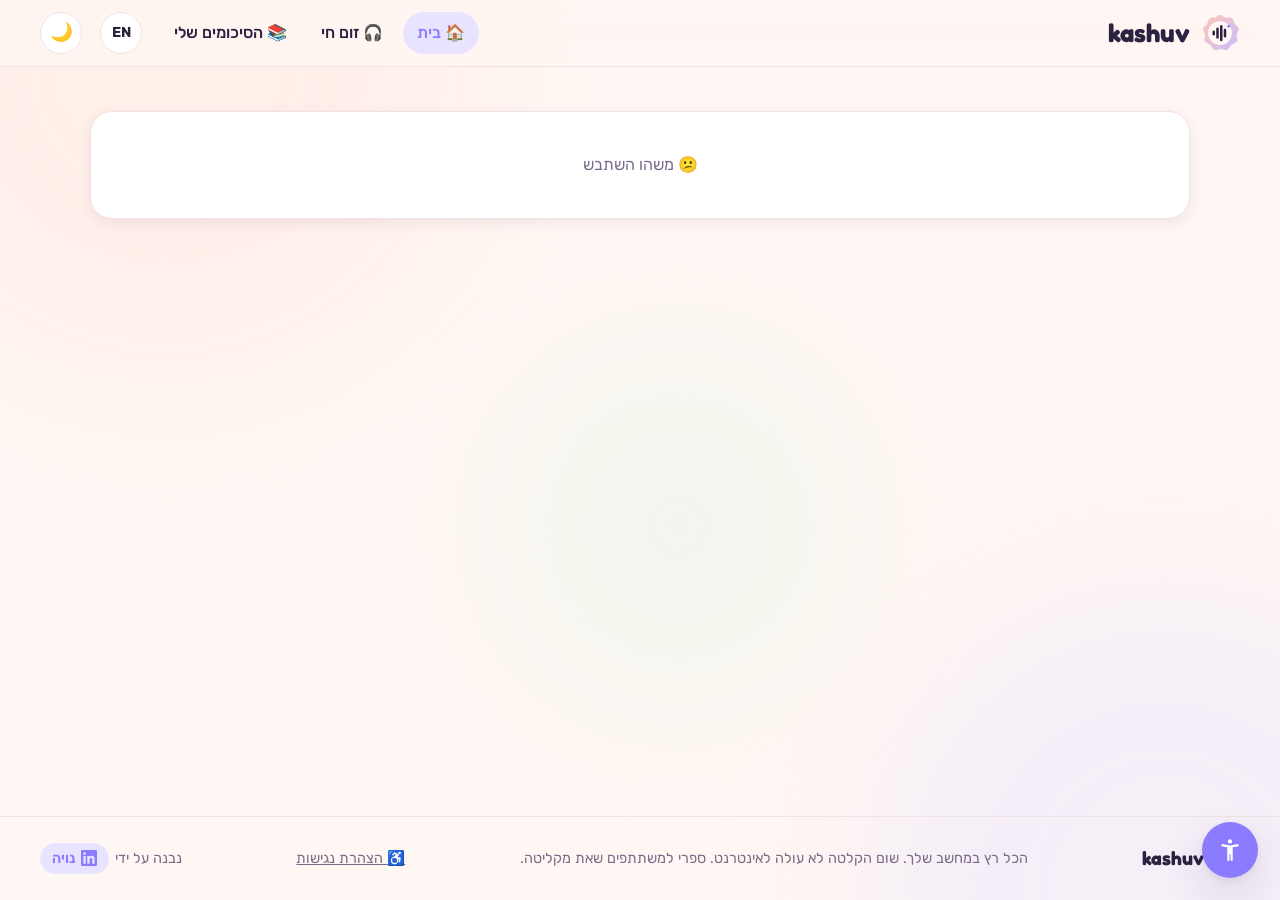
==== index.html @ 78b1c5ae "Add GitHub Pages demo, accessibility statement and draggable a11y button fix" ====
<!doctype html>
<html lang="he" dir="rtl">
<head>
  <meta charset="utf-8">
  <meta name="viewport" content="width=device-width, initial-scale=1">
  <title>Kashuv</title>
  <meta name="description" content="תמלול זומים, עזרה להתרכז וסיכומים מטורפים. חינם ובמחשב שלך.">
  <link rel="icon" href="static/logo.svg" type="image/svg+xml">
  <link rel="preconnect" href="https://fonts.googleapis.com">
  <link rel="preconnect" href="https://fonts.gstatic.com" crossorigin>
  <link href="https://fonts.googleapis.com/css2?family=Fredoka:wght@500;600;700&family=Rubik:wght@400;500;600;700&display=swap" rel="stylesheet">
  <script>
    // apply saved theme and accessibility settings before the first paint
    try {
      const p = JSON.parse(localStorage.getItem('kashuv-prefs') || '{}');
      if (p.theme) document.documentElement.dataset.theme = p.theme;
      for (const k of ['contrast', 'still', 'links', 'plain']) if (p[k]) document.documentElement.classList.add('a11y-' + k);
      if (p.size) document.documentElement.style.setProperty('--scale', p.size);
      if (localStorage.getItem('kashuv-lang') === 'en') { document.documentElement.lang = 'en'; document.documentElement.dir = 'ltr'; }
    } catch (e) {}
  </script>
  <link rel="stylesheet" href="static/style.css">
</head>
<body>
  <a href="#main" class="skip" data-en="Skip to content">דילוג לתוכן</a>
  <div class="blobs" aria-hidden="true"><i></i><i></i><i></i></div>

  <header class="site-head">
    <a href="#/" class="brand" aria-label="Kashuv, דף הבית" data-en-label="Kashuv, home page">
      <img src="static/logo.svg" alt="" width="40" height="40">
      <span>kashuv</span>
    </a>
    <nav aria-label="ניווט ראשי" data-en-label="Main navigation">
      <a href="#/" data-nav="home"><span aria-hidden="true">🏠</span> <span data-en="Home">בית</span></a>
      <a href="#/live" data-nav="live"><span aria-hidden="true">🎧</span> <span data-en="Live Zoom">זום חי</span></a>
      <a href="#/library" data-nav="library"><span aria-hidden="true">📚</span> <span data-en="My summaries">הסיכומים שלי</span></a>
    </nav>
    <button class="icon-btn" id="lang-btn" type="button" aria-label="עברית / English" style="font-weight:700;font-size:.9rem">EN</button>
    <button class="icon-btn" id="theme" type="button" aria-label="החלפת מצב כהה ובהיר" data-en-label="Toggle dark mode">🌙</button>
  </header>

  <main id="main" tabindex="-1"></main>

  <footer class="site-foot">
    <div class="foot-brand"><img src="static/logo.svg" alt="" width="28" height="28"> kashuv</div>
    <p class="foot-note" data-en="Everything runs on your computer. No recording is uploaded. Tell participants you are recording.">הכל רץ במחשב שלך. שום הקלטה לא עולה לאינטרנט. ספרי למשתתפים שאת מקליטה.</p>
    <a class="foot-link" href="#/accessibility" data-en="♿ Accessibility statement">♿ הצהרת נגישות</a>
    <p class="foot-credit">
      <span data-en="Built by">נבנה על ידי</span>
      <a class="foot-name" href="https://www.linkedin.com/in/noya-adivi" target="_blank" rel="noopener noreferrer" aria-label="נויה בלינקדאין" data-en-label="Noya on LinkedIn">
        <svg viewBox="0 0 24 24" width="16" height="16" aria-hidden="true"><path fill="currentColor" d="M20.45 20.45h-3.56v-5.57c0-1.33-.02-3.04-1.85-3.04-1.85 0-2.14 1.45-2.14 2.94v5.67H9.34V9h3.42v1.56h.05c.48-.9 1.64-1.85 3.37-1.85 3.6 0 4.27 2.37 4.27 5.46v6.28ZM5.34 7.43a2.06 2.06 0 1 1 0-4.13 2.06 2.06 0 0 1 0 4.13ZM7.12 20.45H3.56V9h3.56v11.45ZM22.22 0H1.77C.79 0 0 .77 0 1.73v20.54C0 23.23.79 24 1.77 24h20.45c.98 0 1.78-.77 1.78-1.73V1.73C24 .77 23.2 0 22.22 0Z"/></svg>
        <span data-en="Noya">נויה</span>
      </a>
    </p>
  </footer>

  <div id="toasts" class="toasts" role="status" aria-live="polite"></div>

  <button id="a11y-btn" class="a11y-btn" type="button" aria-label="תפריט נגישות (אפשר לגרור)" data-en-label="Accessibility menu (draggable)" aria-expanded="false" aria-controls="a11y-panel">
    <svg viewBox="0 0 24 24" width="26" height="26" aria-hidden="true"><path fill="currentColor" d="M12 2a2 2 0 1 1 0 4 2 2 0 0 1 0-4Zm8 6.5-5.5 1V22h-2v-6h-1v6h-2V9.5L4 8.5l.4-2 7.6 1.4 7.6-1.4.4 2Z"/></svg>
  </button>
  <div id="a11y-panel" class="a11y-panel" role="dialog" aria-label="הגדרות נגישות" data-en-label="Accessibility settings" hidden>
    <h2 data-en="Accessibility">נגישות</h2>
    <div class="a11y-size">
      <span data-en="Text size">גודל טקסט</span>
      <button type="button" data-a11y="smaller" aria-label="הקטנת טקסט" data-en-label="Smaller text" data-en="A-">א-</button>
      <button type="button" data-a11y="bigger" aria-label="הגדלת טקסט" data-en-label="Bigger text" data-en="A+">א+</button>
    </div>
    <button type="button" data-a11y="contrast" data-en="◐ High contrast">◐ ניגודיות גבוהה</button>
    <button type="button" data-a11y="still" data-en="⏸ Stop animations">⏸ עצירת אנימציות</button>
    <button type="button" data-a11y="links" data-en="🔗 Highlight links">🔗 הדגשת קישורים</button>
    <button type="button" data-a11y="plain" data-en="🔤 Simple font">🔤 גופן פשוט</button>
    <button type="button" data-a11y="reset" class="ghost" data-en="Reset">איפוס</button>
    <a href="#/accessibility" class="a11y-link" data-en="Accessibility statement">הצהרת נגישות</a>
    <p class="a11y-hint" data-en="Tip: drag the button or move it with the arrow keys">טיפ: אפשר לגרור את הכפתור או להזיז אותו עם החצים</p>
  </div>

  <!-- GitHub Pages demo: sample data, no server. The real app is served by app.py from templates/index.html -->
  <script>window.KASHUV_DEMO = true;</script>
  <script src="static/demo-data.js"></script>
  <script src="static/a11y.js"></script>
  <script src="static/app.js"></script>
</body>
</html>
---- static/style.css ----
/* Kashuv design: soft peach and lilac pastels, plum ink, rounded Fredoka headings and Rubik text (like Okeat). */
:root {
  --bg: #FFF7F3; --surface: #FFFFFF; --surface-2: #FCF1EE; --ink: #2B2140; --muted: #7A6B88; --line: #F1E2E6;
  --peach: #FFB4A2; --peach-soft: #FFE6DE; --peach-deep: #E36E57;
  --lilac: #8B7BFF; --lilac-soft: #E8E4FF; --mint: #2A9A66; --mint-soft: #D4F4E3; --butter: #B97B05; --butter-soft: #FFEEBD;
  --sky: #2F86C9; --sky-soft: #DCEFFF; --warn: #D2443E; --warn-soft: #FFE3E0;
  --shadow: 0 18px 44px rgba(76, 46, 90, .14), 0 3px 10px rgba(76, 46, 90, .07);
  --shadow-sm: 0 4px 14px rgba(76, 46, 90, .09);
  --font-display: "Fredoka", "Varela Round", "Arial Rounded MT Bold", sans-serif;
  --font-ui: "Rubik", "Assistant", "Segoe UI", Arial, sans-serif;
  --scale: 1; --r: 22px;
  color-scheme: light;
}
@media (prefers-color-scheme: dark) {
  :root:not([data-theme="light"]) {
    --bg: #1D1729; --surface: #271F36; --surface-2: #30273F; --ink: #F4ECFA; --muted: #B6A8C8; --line: #3B3150;
    --peach: #FF9C86; --peach-soft: #43303A; --peach-deep: #FF9C86; --lilac: #ABA2FF; --lilac-soft: #2F2A57;
    --mint: #71D8A5; --mint-soft: #1E3C30; --butter: #F2C258; --butter-soft: #45381A; --sky: #8CC8FF; --sky-soft: #1F3347;
    --warn: #FF8A80; --warn-soft: #452325;
    --shadow: 0 18px 44px rgba(0, 0, 0, .5), 0 3px 10px rgba(0, 0, 0, .3); --shadow-sm: 0 4px 14px rgba(0, 0, 0, .35);
    color-scheme: dark;
  }
}
:root[data-theme="dark"] {
  --bg: #1D1729; --surface: #271F36; --surface-2: #30273F; --ink: #F4ECFA; --muted: #B6A8C8; --line: #3B3150;
  --peach: #FF9C86; --peach-soft: #43303A; --peach-deep: #FF9C86; --lilac: #ABA2FF; --lilac-soft: #2F2A57;
  --mint: #71D8A5; --mint-soft: #1E3C30; --butter: #F2C258; --butter-soft: #45381A; --sky: #8CC8FF; --sky-soft: #1F3347;
  --warn: #FF8A80; --warn-soft: #452325;
  --shadow: 0 18px 44px rgba(0, 0, 0, .5), 0 3px 10px rgba(0, 0, 0, .3); --shadow-sm: 0 4px 14px rgba(0, 0, 0, .35);
  color-scheme: dark;
}

*, *::before, *::after { box-sizing: border-box; }
[hidden] { display: none !important; }
html { font-size: calc(100% * var(--scale)); scroll-behavior: smooth; }
body { margin: 0; min-height: 100vh; display: flex; flex-direction: column; background: var(--bg); color: var(--ink); font-family: var(--font-ui); line-height: 1.6; }
button, input, select, textarea { font: inherit; color: inherit; }
button { cursor: pointer; }
a { color: var(--lilac); }
:focus-visible { outline: 3px solid var(--lilac); outline-offset: 2px; border-radius: 10px; }
h1, h2, h3 { font-family: var(--font-display); line-height: 1.2; margin: 0; }
.skip { position: absolute; inset-inline-start: 12px; top: -60px; background: var(--ink); color: var(--bg); padding: 10px 16px; border-radius: 12px; z-index: 99; }
.skip:focus { top: 12px; }
.vh { position: absolute; width: 1px; height: 1px; overflow: hidden; clip: rect(0 0 0 0); }

/* floating pastel blobs */
.blobs { position: fixed; inset: 0; z-index: -1; overflow: hidden; pointer-events: none; }
.blobs i { position: absolute; width: 46vmax; height: 46vmax; border-radius: 50%; filter: blur(70px); opacity: .45; animation: float 22s ease-in-out infinite alternate; }
.blobs i:nth-child(1) { background: var(--peach-soft); top: -18vmax; inset-inline-end: -10vmax; }
.blobs i:nth-child(2) { background: var(--lilac-soft); bottom: -22vmax; inset-inline-start: -14vmax; animation-delay: -7s; }
.blobs i:nth-child(3) { background: var(--mint-soft); top: 40%; left: 40%; width: 26vmax; height: 26vmax; animation-delay: -12s; opacity: .3; }
@keyframes float { to { transform: translate(6vmax, 4vmax) scale(1.12); } }

/* header and footer */
.site-head { position: sticky; top: 0; z-index: 20; display: flex; align-items: center; gap: 18px; padding: 12px clamp(14px, 4vw, 40px); background: color-mix(in srgb, var(--bg) 78%, transparent); backdrop-filter: blur(14px); border-bottom: 1px solid var(--line); }
.brand { display: flex; align-items: center; gap: 10px; text-decoration: none; color: var(--ink); font-family: var(--font-display); font-weight: 700; font-size: 1.6rem; }
.brand img { transition: transform .5s cubic-bezier(.3, 1.6, .5, 1); }
.brand:hover img { transform: rotate(-14deg) scale(1.08); }
.site-head nav { display: flex; gap: 6px; margin-inline-start: auto; flex-wrap: wrap; }
.site-head nav a { text-decoration: none; color: var(--ink); padding: 8px 14px; border-radius: 999px; font-weight: 500; transition: background .2s; }
.site-head nav a:hover { background: var(--surface-2); }
.site-head nav a[aria-current="page"] { background: var(--lilac-soft); color: var(--lilac); }
.icon-btn { width: 42px; height: 42px; border-radius: 50%; border: 1px solid var(--line); background: var(--surface); font-size: 1.15rem; display: grid; place-items: center; transition: transform .3s; }
.icon-btn:hover { transform: rotate(20deg); }
main { flex: 1; width: min(1180px, 100%); margin: 0 auto; padding: clamp(18px, 4vw, 44px) clamp(14px, 4vw, 40px) 60px; outline: none; }
.site-foot { padding: 26px clamp(14px, 4vw, 40px); border-top: 1px solid var(--line); display: flex; flex-wrap: wrap; gap: 10px 24px; align-items: center; justify-content: space-between; color: var(--muted); font-size: .9rem; }
.foot-brand { display: flex; align-items: center; gap: 8px; font-family: var(--font-display); font-weight: 700; font-size: 1.2rem; color: var(--ink); }
.foot-note { margin: 0; }
.foot-credit { margin: 0; display: flex; align-items: center; gap: 6px; }
.foot-name { display: inline-flex; align-items: center; gap: 6px; padding: 4px 12px; border-radius: 999px; background: var(--lilac-soft); text-decoration: none; font-weight: 600; transition: transform .2s; }
.foot-name:hover { transform: translateY(-2px); }

/* building blocks */
.card { background: var(--surface); border: 1px solid var(--line); border-radius: var(--r); box-shadow: var(--shadow-sm); padding: clamp(18px, 3vw, 28px); }
.btn { display: inline-flex; align-items: center; justify-content: center; gap: 8px; border: 0; border-radius: 999px; padding: 12px 22px; font-weight: 600; background: var(--ink); color: var(--bg); text-decoration: none; transition: transform .2s, box-shadow .2s, background .2s; }
.btn:hover { transform: translateY(-2px); box-shadow: var(--shadow-sm); }
.btn:active { transform: scale(.97); }
.btn.soft { background: var(--surface-2); color: var(--ink); border: 1px solid var(--line); }
.btn.lilac { background: var(--lilac); color: #fff; }
.btn.peach { background: var(--peach); color: #2B2140; }
.btn.danger { background: var(--warn-soft); color: var(--warn); }
.btn.small { padding: 8px 14px; font-size: .9rem; }
.btn:disabled { opacity: .55; pointer-events: none; }
.chip { display: inline-flex; align-items: center; gap: 6px; padding: 5px 12px; border-radius: 999px; background: var(--c-soft, var(--lilac-soft)); color: var(--c, var(--lilac)); font-weight: 500; font-size: .875rem; }
.chips { display: flex; flex-wrap: wrap; gap: 8px; }
.field { display: grid; gap: 6px; font-weight: 500; }
.field input, .field select, .field textarea { border: 1px solid var(--line); background: var(--surface-2); border-radius: 14px; padding: 12px 14px; font-weight: 400; }
.check { display: flex; align-items: center; gap: 10px; }
.check input { width: 20px; height: 20px; accent-color: var(--lilac); }
.muted { color: var(--muted); }
.grid { display: grid; gap: 18px; }
.pop { animation: pop .55s cubic-bezier(.2, 1.3, .4, 1) both; animation-delay: calc(var(--i, 0) * 70ms); }
@keyframes pop { from { opacity: 0; transform: translateY(16px) scale(.97); } }

/* home */
.hero { text-align: center; padding: 30px 0 34px; }
.hero h1 { font-size: clamp(2.2rem, 6vw, 4rem); font-weight: 700; letter-spacing: -.01em; }
.hero h1 em { font-style: normal; background: linear-gradient(90deg, var(--peach-deep), var(--lilac)); -webkit-background-clip: text; background-clip: text; color: transparent; }
.hero p { font-size: 1.2rem; color: var(--muted); max-width: 640px; margin: 16px auto 0; }
.wave { display: inline-flex; gap: 5px; align-items: center; height: 44px; margin-bottom: 16px; }
.wave b { width: 7px; border-radius: 9px; background: linear-gradient(var(--peach), var(--lilac)); animation: bar 1.1s ease-in-out infinite; }
.wave b:nth-child(odd) { animation-delay: -.4s; } .wave b:nth-child(3n) { animation-delay: -.7s; }
@keyframes bar { 0%, 100% { height: 10px; } 50% { height: 42px; } }
.choices { display: grid; grid-template-columns: repeat(auto-fit, minmax(300px, 1fr)); gap: 22px; }
.choice { position: relative; overflow: hidden; display: grid; gap: 12px; align-content: start; transition: transform .3s, box-shadow .3s; }
.choice:hover { transform: translateY(-4px); box-shadow: var(--shadow); }
.choice .big { font-size: 2.6rem; width: 74px; height: 74px; border-radius: 24px; display: grid; place-items: center; background: var(--c-soft); }
.choice h2 { font-size: 1.6rem; }
.choice.peachy { --c-soft: var(--peach-soft); }
.choice.lilacy { --c-soft: var(--lilac-soft); }
.drop { border: 2px dashed var(--line); border-radius: 18px; padding: 22px; text-align: center; background: var(--surface-2); transition: border-color .2s, background .2s; cursor: pointer; }
.drop.over { border-color: var(--lilac); background: var(--lilac-soft); }
.status-row { display: flex; flex-wrap: wrap; gap: 10px; justify-content: center; margin-top: 20px; }
.steps { display: grid; grid-template-columns: repeat(auto-fit, minmax(220px, 1fr)); gap: 16px; margin-top: 34px; }
.step { display: flex; gap: 14px; align-items: flex-start; }
.step .n { flex: none; width: 38px; height: 38px; border-radius: 50%; display: grid; place-items: center; font-family: var(--font-display); font-weight: 700; background: var(--butter-soft); color: var(--butter); }
.section-title { display: flex; align-items: center; justify-content: space-between; gap: 12px; margin: 44px 0 16px; }
.section-title h2 { font-size: 1.6rem; }

/* library cards */
.lib { display: grid; grid-template-columns: repeat(auto-fill, minmax(260px, 1fr)); gap: 18px; }
.lib a { text-decoration: none; color: inherit; display: grid; gap: 8px; transition: transform .25s, box-shadow .25s; }
.lib a:hover { transform: translateY(-4px) rotate(-.4deg); box-shadow: var(--shadow); }
.lib .emo { font-size: 2rem; }
.lib h3 { font-size: 1.2rem; }
.lib p { margin: 0; color: var(--muted); font-size: .92rem; display: -webkit-box; -webkit-line-clamp: 3; -webkit-box-orient: vertical; overflow: hidden; }
.empty { text-align: center; padding: 40px; color: var(--muted); }
.search { width: min(360px, 100%); border: 1px solid var(--line); background: var(--surface); border-radius: 999px; padding: 10px 18px; }

/* progress */
.progress-view { display: grid; place-items: center; gap: 18px; text-align: center; padding: 50px 0; }
.ring { --p: 0; width: 170px; height: 170px; border-radius: 50%; display: grid; place-items: center; background: conic-gradient(var(--lilac) calc(var(--p) * 1%), var(--lilac-soft) 0); transition: --p .4s; position: relative; }
.ring::before { content: ""; position: absolute; inset: 14px; border-radius: 50%; background: var(--bg); }
.ring span { position: relative; font-family: var(--font-display); font-size: 2.2rem; font-weight: 700; }
.bar { width: min(420px, 90%); height: 12px; border-radius: 9px; background: var(--lilac-soft); overflow: hidden; }
.bar i { display: block; height: 100%; width: 0; background: linear-gradient(90deg, var(--peach), var(--lilac)); border-radius: 9px; transition: width .4s; }

/* live */
.live-setup { max-width: 640px; margin: 0 auto; display: grid; gap: 16px; }
.note { background: var(--butter-soft); color: var(--ink); border-radius: 16px; padding: 12px 16px; font-size: .93rem; }
.note.warn { background: var(--warn-soft); }
.live-top { position: sticky; top: 72px; z-index: 10; display: flex; flex-wrap: wrap; gap: 12px; align-items: center; margin-bottom: 18px; padding: 14px 18px; }
.orb { width: 18px; height: 18px; border-radius: 50%; background: var(--warn); box-shadow: 0 0 0 0 color-mix(in srgb, var(--warn) 60%, transparent); animation: ping 1.6s infinite; }
.orb.idle { background: var(--muted); animation: none; }
@keyframes ping { 70% { box-shadow: 0 0 0 14px transparent; } 100% { box-shadow: 0 0 0 0 transparent; } }
.timer { font-family: var(--font-display); font-weight: 700; font-size: 1.4rem; font-variant-numeric: tabular-nums; }
.meter { display: flex; gap: 3px; align-items: flex-end; height: 26px; }
.meter b { width: 5px; border-radius: 4px; background: var(--lilac); height: 4px; transition: height .15s; }
.live-tools { display: flex; flex-wrap: wrap; gap: 8px; margin-inline-start: auto; }
.live-grid { display: grid; grid-template-columns: 1.5fr 1fr; gap: 18px; align-items: start; }
.stream { max-height: 64vh; overflow-y: auto; display: grid; gap: 6px; scroll-behavior: smooth; }
.line { display: flex; gap: 12px; padding: 8px 10px; border-radius: 12px; animation: pop .5s both; }
.line time { flex: none; color: var(--muted); font-size: .8rem; font-variant-numeric: tabular-nums; padding-top: 3px; }
.line.hit { background: var(--butter-soft); }
.side { display: grid; gap: 16px; position: sticky; top: 160px; }
.now { background: linear-gradient(135deg, var(--peach-soft), var(--lilac-soft)); border: 0; }
.now h3 { font-size: 1rem; color: var(--muted); font-family: var(--font-ui); font-weight: 500; }
.now p { font-family: var(--font-display); font-size: 1.35rem; font-weight: 600; margin: 6px 0 0; }
.ticks { list-style: none; padding: 0; margin: 10px 0 0; display: grid; gap: 8px; }
.ticks li { display: flex; gap: 10px; animation: pop .5s both; }
.ticks li::before { content: "✦"; color: var(--lilac); }
.missed-box { white-space: pre-line; }
body.focus .stream-card, body.focus .site-head nav, body.focus .site-foot { display: none; }
body.focus .live-grid { grid-template-columns: 1fr; max-width: 760px; margin: 0 auto; }
body.focus .now p { font-size: 2rem; }
.flash { animation: flash 1s 3; }
@keyframes flash { 50% { box-shadow: 0 0 0 6px var(--butter); } }

/* summary page */
.sum-hero { position: relative; overflow: hidden; display: grid; gap: 14px; background: linear-gradient(135deg, var(--peach-soft), var(--surface) 45%, var(--lilac-soft)); }
.sum-hero .emo { display: block; width: max-content; font-size: 3.4rem; line-height: 1.3; padding-top: 4px; animation: bob 4s ease-in-out infinite; }
@keyframes bob { 50% { transform: translateY(-6px) rotate(-5deg); } }
.sum-hero h1 { font-size: clamp(1.9rem, 4.5vw, 3rem); }
.tldr { font-size: 1.15rem; margin: 0; max-width: 820px; }
.meta { display: flex; flex-wrap: wrap; gap: 8px; }
.actions { display: flex; flex-wrap: wrap; gap: 8px; }
.player { position: sticky; top: 72px; z-index: 9; margin: 16px 0; display: flex; gap: 12px; align-items: center; padding: 10px 16px; }
.player audio { width: 100%; height: 40px; }
.tabs { display: flex; gap: 6px; overflow-x: auto; padding: 6px; margin: 22px 0 18px; background: var(--surface); border: 1px solid var(--line); border-radius: 999px; scrollbar-width: none; }
.tabs button { flex: none; border: 0; background: none; padding: 9px 16px; border-radius: 999px; font-weight: 500; transition: background .2s, color .2s; }
.tabs button[aria-selected="true"] { background: var(--ink); color: var(--bg); }
.panel[hidden] { display: none; }
.secs { columns: 2 340px; column-gap: 18px; }
.sec { break-inside: avoid; margin-bottom: 18px; border-top: 5px solid var(--c, var(--lilac)); }
.sec:nth-child(4n+1) { --c: var(--peach); } .sec:nth-child(4n+2) { --c: var(--lilac); } .sec:nth-child(4n+3) { --c: var(--mint); } .sec:nth-child(4n) { --c: var(--butter); }
.sec h3 { display: flex; gap: 10px; align-items: center; font-size: 1.3rem; margin-bottom: 10px; }
.sec ul { margin: 0; padding-inline-start: 20px; display: grid; gap: 8px; }
.sec li::marker { color: var(--c); }
.tips { margin-bottom: 18px; background: var(--butter-soft); border: 0; }
.concepts { display: grid; grid-template-columns: repeat(auto-fill, minmax(250px, 1fr)); gap: 14px; }
.concept b { display: block; font-family: var(--font-display); font-size: 1.15rem; color: var(--lilac); margin-bottom: 4px; }
.two { display: grid; grid-template-columns: repeat(auto-fit, minmax(300px, 1fr)); gap: 18px; }
.todo { list-style: none; padding: 0; margin: 12px 0 0; display: grid; gap: 10px; }
.todo label { display: flex; gap: 10px; align-items: flex-start; }
.todo input { width: 20px; height: 20px; accent-color: var(--mint); margin-top: 3px; }
.todo input:checked + span { text-decoration: line-through; color: var(--muted); }
.cards { display: grid; grid-template-columns: repeat(auto-fill, minmax(260px, 1fr)); gap: 16px; }
.flip { perspective: 1000px; height: 200px; border: 0; background: none; padding: 0; text-align: inherit; }
.flip .in { position: relative; width: 100%; height: 100%; transition: transform .6s cubic-bezier(.3, 1.3, .5, 1); transform-style: preserve-3d; }
.flip.on .in { transform: rotateY(180deg); }
.flip .f, .flip .b { position: absolute; inset: 0; backface-visibility: hidden; border-radius: var(--r); padding: 20px; display: grid; place-content: center; text-align: center; gap: 8px; overflow: auto; }
.flip .f { background: var(--surface); border: 1px solid var(--line); box-shadow: var(--shadow-sm); font-weight: 600; }
.flip .b { background: linear-gradient(135deg, var(--mint-soft), var(--lilac-soft)); transform: rotateY(180deg); }
.flip small { color: var(--muted); font-weight: 400; }
.tl { list-style: none; margin: 0; padding: 0; position: relative; display: grid; gap: 14px; }
.tl::before { content: ""; position: absolute; inset-inline-start: 46px; top: 6px; bottom: 6px; width: 3px; border-radius: 3px; background: linear-gradient(var(--peach), var(--lilac)); }
.tl li { display: flex; gap: 22px; align-items: center; }
.tl button { flex: none; width: 92px; border: 0; border-radius: 999px; padding: 6px; background: var(--surface); box-shadow: var(--shadow-sm); font-variant-numeric: tabular-nums; font-weight: 600; position: relative; }
.transcript { display: grid; gap: 2px; max-height: 70vh; overflow-y: auto; }
.seg { display: flex; gap: 12px; padding: 8px 10px; border-radius: 12px; border: 0; background: none; text-align: inherit; transition: background .2s; }
.seg:hover { background: var(--surface-2); }
.seg.cur { background: var(--lilac-soft); }
.seg time { flex: none; color: var(--muted); font-size: .8rem; padding-top: 3px; font-variant-numeric: tabular-nums; }
mark { background: var(--butter-soft); color: inherit; border-radius: 4px; padding: 0 2px; }
.chat { display: grid; gap: 12px; }
.bubble { padding: 12px 16px; border-radius: 18px; max-width: 85%; white-space: pre-line; animation: pop .4s both; }
.bubble.me { background: var(--lilac); color: #fff; justify-self: start; border-end-start-radius: 4px; }
.bubble.ai { background: var(--surface-2); justify-self: end; border-end-end-radius: 4px; }
.ask-row { display: flex; gap: 8px; }
.ask-row input { flex: 1; border: 1px solid var(--line); background: var(--surface-2); border-radius: 999px; padding: 12px 18px; }
.dots::after { content: "..."; animation: dots 1.2s steps(4) infinite; display: inline-block; width: 1.2em; overflow: hidden; vertical-align: bottom; }
@keyframes dots { from { width: 0; } }

/* toasts */
.toasts { position: fixed; bottom: 22px; left: 50%; transform: translateX(-50%); display: grid; gap: 10px; z-index: 60; width: min(440px, 92vw); }
.toast { background: var(--ink); color: var(--bg); padding: 12px 18px; border-radius: 16px; box-shadow: var(--shadow); animation: pop .4s both; }
.toast.alert { background: var(--butter); color: #2B2140; font-weight: 600; }

/* accessibility menu */
.a11y-btn { position: fixed; bottom: 22px; right: 22px; z-index: 70; width: 56px; height: 56px; border-radius: 50%; border: 0; background: var(--lilac); color: #fff; box-shadow: var(--shadow); display: grid; place-items: center; touch-action: none; cursor: grab; }
.a11y-btn:active { cursor: grabbing; }
.a11y-panel { position: fixed; bottom: 90px; right: 22px; z-index: 70; width: 250px; display: grid; gap: 8px; padding: 16px; background: var(--surface); border: 1px solid var(--line); border-radius: var(--r); box-shadow: var(--shadow); }
.a11y-panel h2 { font-size: 1.2rem; }
.a11y-panel button { border: 1px solid var(--line); background: var(--surface-2); border-radius: 12px; padding: 9px 12px; text-align: start; }
.a11y-panel button[aria-pressed="true"] { background: var(--lilac-soft); border-color: var(--lilac); color: var(--lilac); font-weight: 600; }
.a11y-size { display: flex; align-items: center; gap: 8px; }
.a11y-size span { flex: 1; }
.a11y-size button { width: 46px; text-align: center; }
.a11y-panel .ghost { background: none; text-align: center; }
.a11y-link { text-align: center; font-size: .9rem; }
.a11y-hint { margin: 0; font-size: .78rem; color: var(--muted); text-align: center; }
.foot-link { color: var(--muted); }
.a11y-btn { transition: transform .25s, box-shadow .25s; animation: a11y-in .8s cubic-bezier(.2, 1.4, .4, 1) both; }
.a11y-btn:hover { transform: scale(1.08) rotate(-8deg); }
.a11y-btn.dragging { transform: scale(1.12); box-shadow: 0 0 0 8px color-mix(in srgb, var(--lilac) 30%, transparent), var(--shadow); transition: none; }
@keyframes a11y-in { from { opacity: 0; transform: scale(.4); } }
html.a11y-contrast { --muted: var(--ink); --line: var(--ink); }
html.a11y-contrast .blobs { display: none; }
html.a11y-still *, html.a11y-still *::before, html.a11y-still *::after { animation: none !important; transition: none !important; }
html.a11y-links a { text-decoration: underline !important; text-underline-offset: 3px; }
html.a11y-plain body, html.a11y-plain h1, html.a11y-plain h2, html.a11y-plain h3 { font-family: Arial, sans-serif; }
@media (prefers-reduced-motion: reduce) { *, *::before, *::after { animation-duration: .01ms !important; transition-duration: .01ms !important; } }

@media (max-width: 860px) {
  .live-grid { grid-template-columns: 1fr; }
  .side { position: static; }
  .site-head { flex-wrap: wrap; }
  .site-head nav { order: 3; width: 100%; justify-content: center; margin: 0; }
  .live-top, .player { top: 118px; }
}

/* print and PDF: every part of the summary, one after another */
@media print {
  .site-head, .site-foot, .a11y-btn, .a11y-panel, .blobs, .actions, .tabs, .player, .toasts, .no-print { display: none !important; }
  body { background: #fff; color: #2B2140; }
  .panel[hidden] { display: block !important; }
  .panel { margin-bottom: 26px; }
  .panel::before { content: attr(data-title); display: block; font-family: var(--font-display); font-size: 1.5rem; font-weight: 700; margin-bottom: 12px; }
  .card, .sec { box-shadow: none; break-inside: avoid; }
  .flip { height: auto; } .flip .in { transform: none !important; }
  .flip .f, .flip .b { position: static; transform: none; display: block; }
  .transcript { max-height: none; overflow: visible; }
  * { animation: none !important; }
}
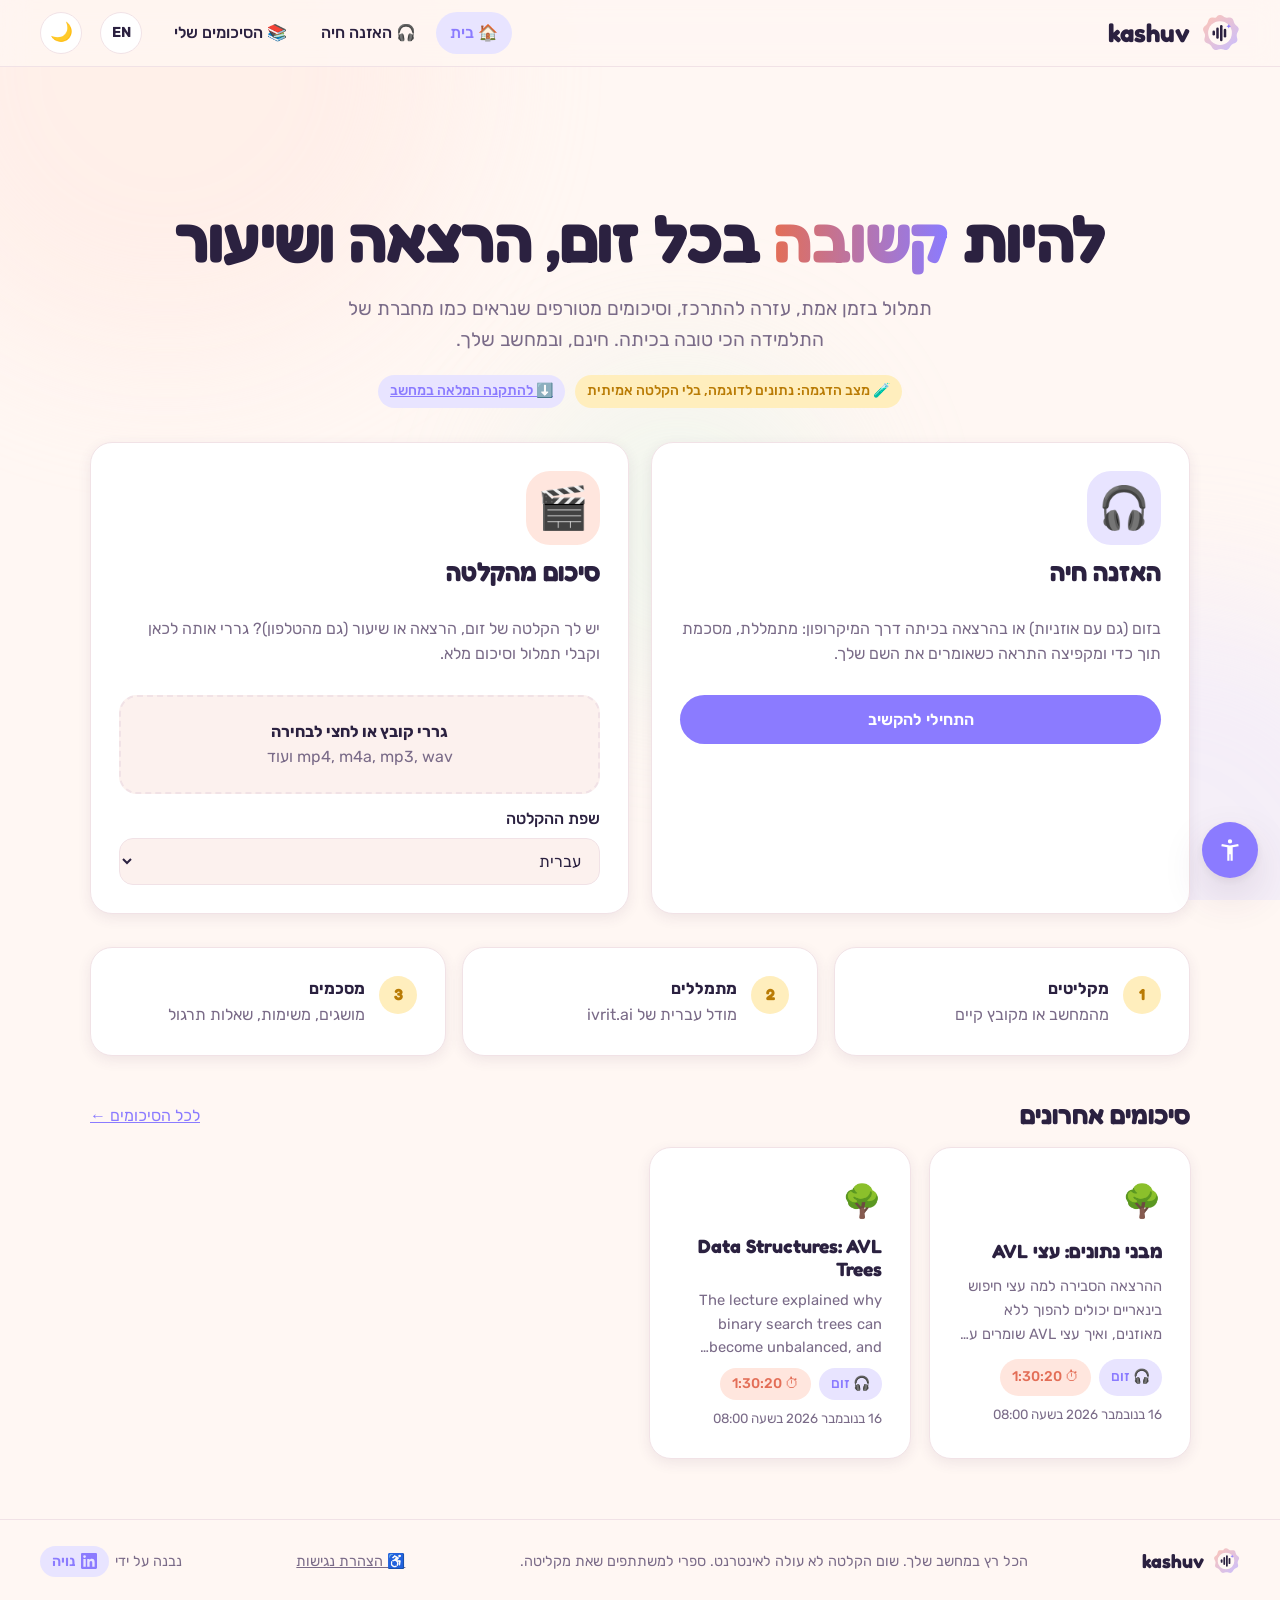
==== commit 5b412557: "Support lectures in class and headphones in Zoom" ====
--- a/index.html
+++ b/index.html
@@ -32,7 +32,7 @@
     </a>
     <nav aria-label="ניווט ראשי" data-en-label="Main navigation">
       <a href="#/" data-nav="home"><span aria-hidden="true">🏠</span> <span data-en="Home">בית</span></a>
-      <a href="#/live" data-nav="live"><span aria-hidden="true">🎧</span> <span data-en="Live Zoom">זום חי</span></a>
+      <a href="#/live" data-nav="live"><span aria-hidden="true">🎧</span> <span data-en="Live">האזנה חיה</span></a>
       <a href="#/library" data-nav="library"><span aria-hidden="true">📚</span> <span data-en="My summaries">הסיכומים שלי</span></a>
     </nav>
     <button class="icon-btn" id="lang-btn" type="button" aria-label="עברית / English" style="font-weight:700;font-size:.9rem">EN</button>
--- a/static/style.css
+++ b/static/style.css
@@ -137,6 +137,16 @@
 
 /* live */
 .live-setup { max-width: 640px; margin: 0 auto; display: grid; gap: 16px; }
+.sources { border: 0; padding: 0; margin: 0; display: grid; grid-template-columns: repeat(auto-fit, minmax(160px, 1fr)); gap: 10px; }
+.sources legend { font-weight: 500; margin-bottom: 8px; }
+.source { position: relative; display: grid; gap: 2px; justify-items: center; text-align: center; padding: 16px 12px; border-radius: 18px; border: 2px solid var(--line); background: var(--surface-2); cursor: pointer; transition: transform .2s, border-color .2s, background .2s; }
+.source:hover { transform: translateY(-3px); }
+.source input { position: absolute; opacity: 0; pointer-events: none; }
+.source .ico { font-size: 1.9rem; transition: transform .4s cubic-bezier(.2, 1.6, .4, 1); }
+.source small { color: var(--muted); }
+.source:has(input:checked) { border-color: var(--lilac); background: var(--lilac-soft); }
+.source:has(input:checked) .ico { transform: scale(1.2) rotate(-8deg); }
+.source:has(input:focus-visible) { outline: 3px solid var(--lilac); outline-offset: 2px; }
 .note { background: var(--butter-soft); color: var(--ink); border-radius: 16px; padding: 12px 16px; font-size: .93rem; }
 .note.warn { background: var(--warn-soft); }
 .live-top { position: sticky; top: 72px; z-index: 10; display: flex; flex-wrap: wrap; gap: 12px; align-items: center; margin-bottom: 18px; padding: 14px 18px; }
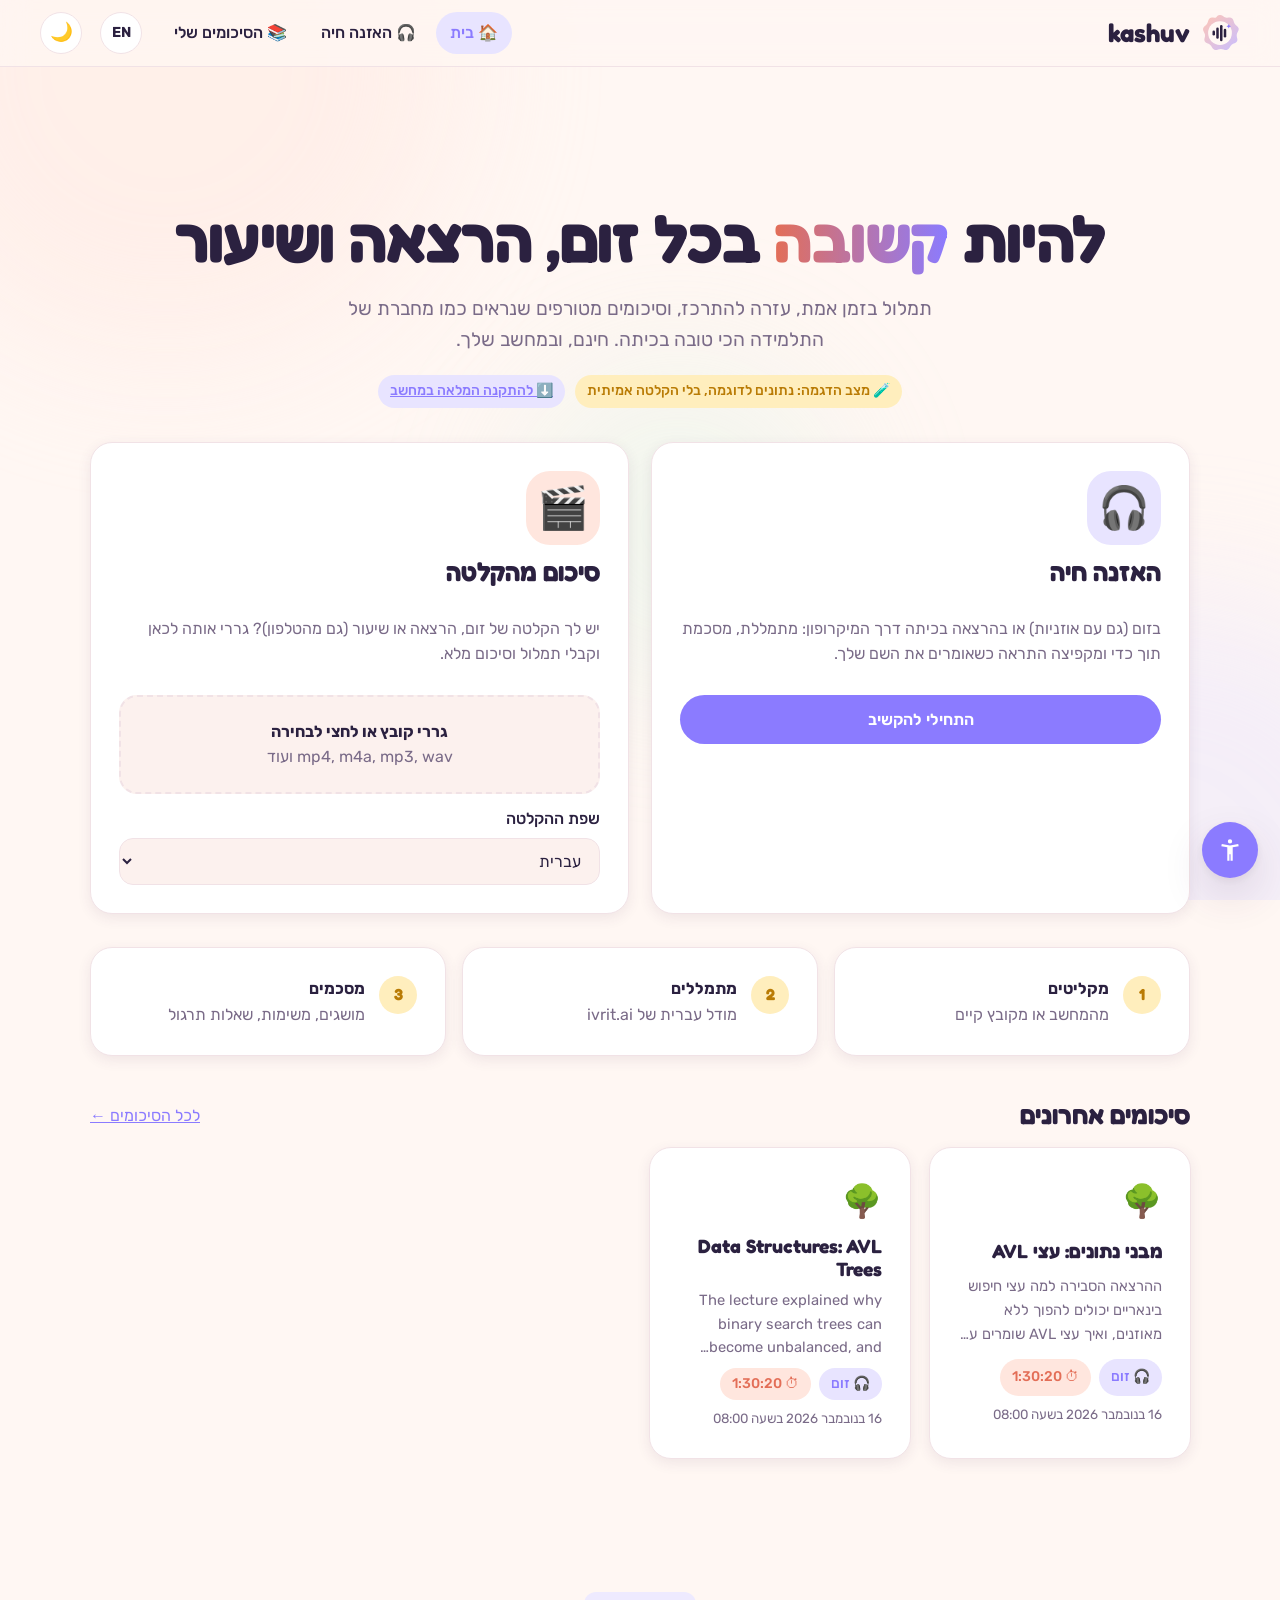
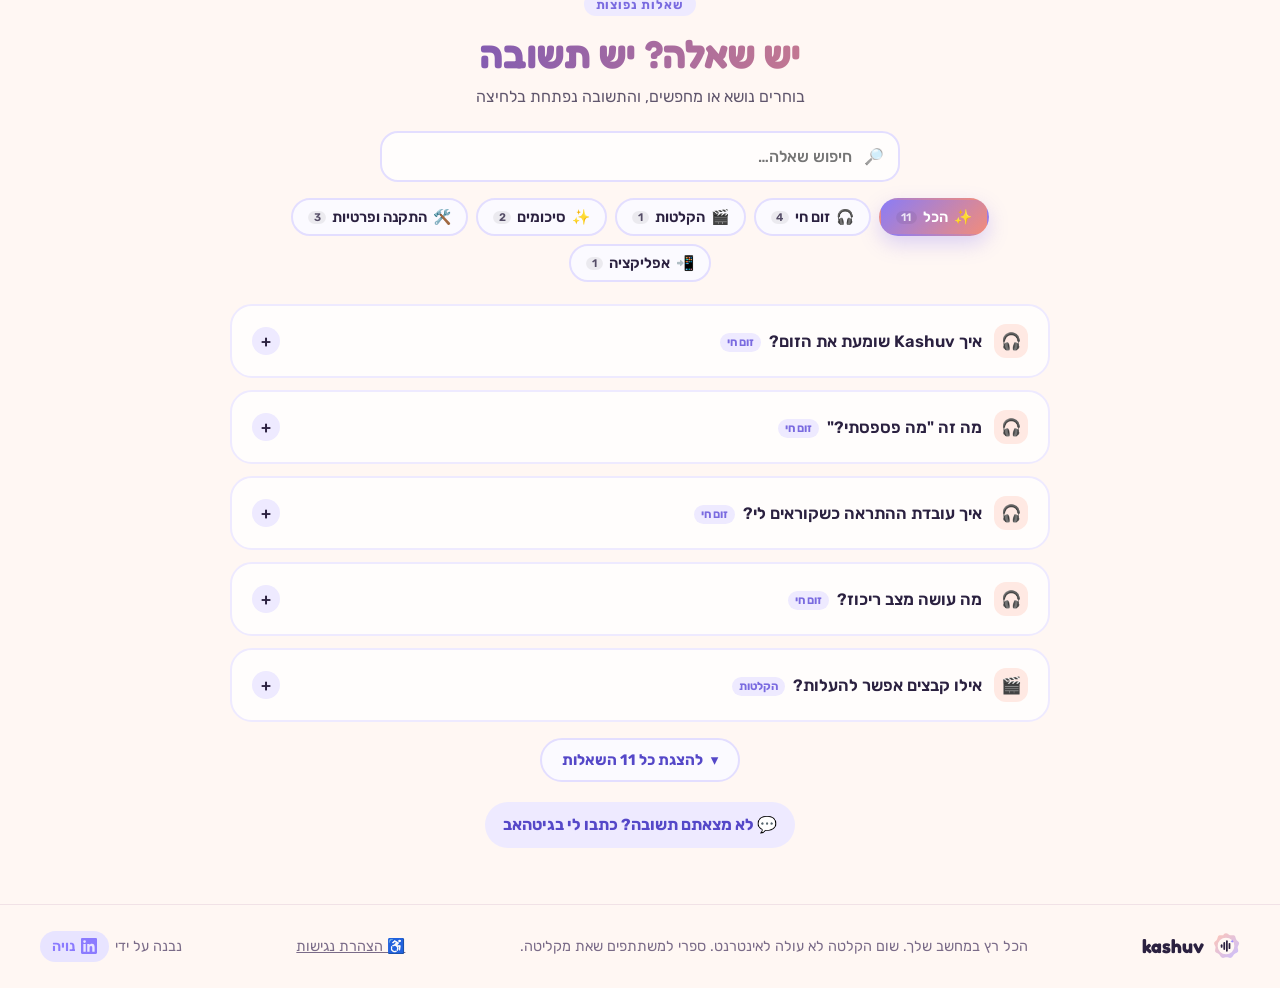
==== commit 55d7096e: "Connect FAQ and installable app, English FAQ, safer API" ====
--- a/index.html
+++ b/index.html
@@ -2,10 +2,18 @@
 <html lang="he" dir="rtl">
 <head>
   <meta charset="utf-8">
-  <meta name="viewport" content="width=device-width, initial-scale=1">
+  <meta name="viewport" content="width=device-width, initial-scale=1, viewport-fit=cover">
   <title>Kashuv</title>
   <meta name="description" content="תמלול זומים, עזרה להתרכז וסיכומים מטורפים. חינם ובמחשב שלך.">
   <link rel="icon" href="static/logo.svg" type="image/svg+xml">
+  <link rel="manifest" href="static/manifest.webmanifest">
+  <link rel="apple-touch-icon" href="static/icons/icon-180.png">
+  <meta name="theme-color" content="#8B7CF6">
+  <meta name="application-name" content="Kashuv">
+  <meta property="og:title" content="Kashuv · להיות קשובה בכל זום">
+  <meta property="og:description" content="תמלול זומים בזמן אמת, עזרה להתרכז וסיכומים מטורפים. חינם ובמחשב שלך.">
+  <meta property="og:image" content="https://noyaadivi.github.io/kashuv/docs/images/social-preview-he.jpg">
+  <meta name="twitter:card" content="summary_large_image">
   <link rel="preconnect" href="https://fonts.googleapis.com">
   <link rel="preconnect" href="https://fonts.gstatic.com" crossorigin>
   <link href="https://fonts.googleapis.com/css2?family=Fredoka:wght@500;600;700&family=Rubik:wght@400;500;600;700&display=swap" rel="stylesheet">
@@ -80,5 +88,7 @@
   <script src="static/demo-data.js"></script>
   <script src="static/a11y.js"></script>
   <script src="static/app.js"></script>
+  <script src="static/faq.js" defer></script>
+  <script src="static/noya-app.js" defer data-sw="sw.js" data-repo="https://github.com/NoyaAdivi/kashuv"></script>
 </body>
 </html>
--- a/static/style.css
+++ b/static/style.css
@@ -170,6 +170,9 @@
 .ticks li { display: flex; gap: 10px; animation: pop .5s both; }
 .ticks li::before { content: "✦"; color: var(--lilac); }
 .missed-box { white-space: pre-line; }
+.keys { font-size: .85rem; margin: -6px 0 14px; text-align: center; }
+.rename { display: inline-grid; width: 38px; height: 38px; font-size: 1rem; vertical-align: middle; opacity: .55; }
+.rename:hover, .rename:focus-visible { opacity: 1; }
 body.focus .stream-card, body.focus .site-head nav, body.focus .site-foot { display: none; }
 body.focus .live-grid { grid-template-columns: 1fr; max-width: 760px; margin: 0 auto; }
 body.focus .now p { font-size: 2rem; }
@@ -282,3 +285,11 @@
   .transcript { max-height: none; overflow: visible; }
   * { animation: none !important; }
 }
+
+/* ===== Mobile stability: no sideways drift, pinch-zoom stays allowed ===== */
+html{-webkit-text-size-adjust:100%;text-size-adjust:100%}
+html,body{max-width:100%;overflow-x:hidden;overflow-x:clip;overscroll-behavior-x:none}
+:where(img,svg,video,canvas,iframe,table){max-width:100%}
+:where(img,video){height:auto}
+:where(h1,h2,h3,h4,p,li,a,span,td,th,label,button){overflow-wrap:break-word}
+@media (pointer:coarse){input,select,textarea{font-size:max(16px,1em)}}
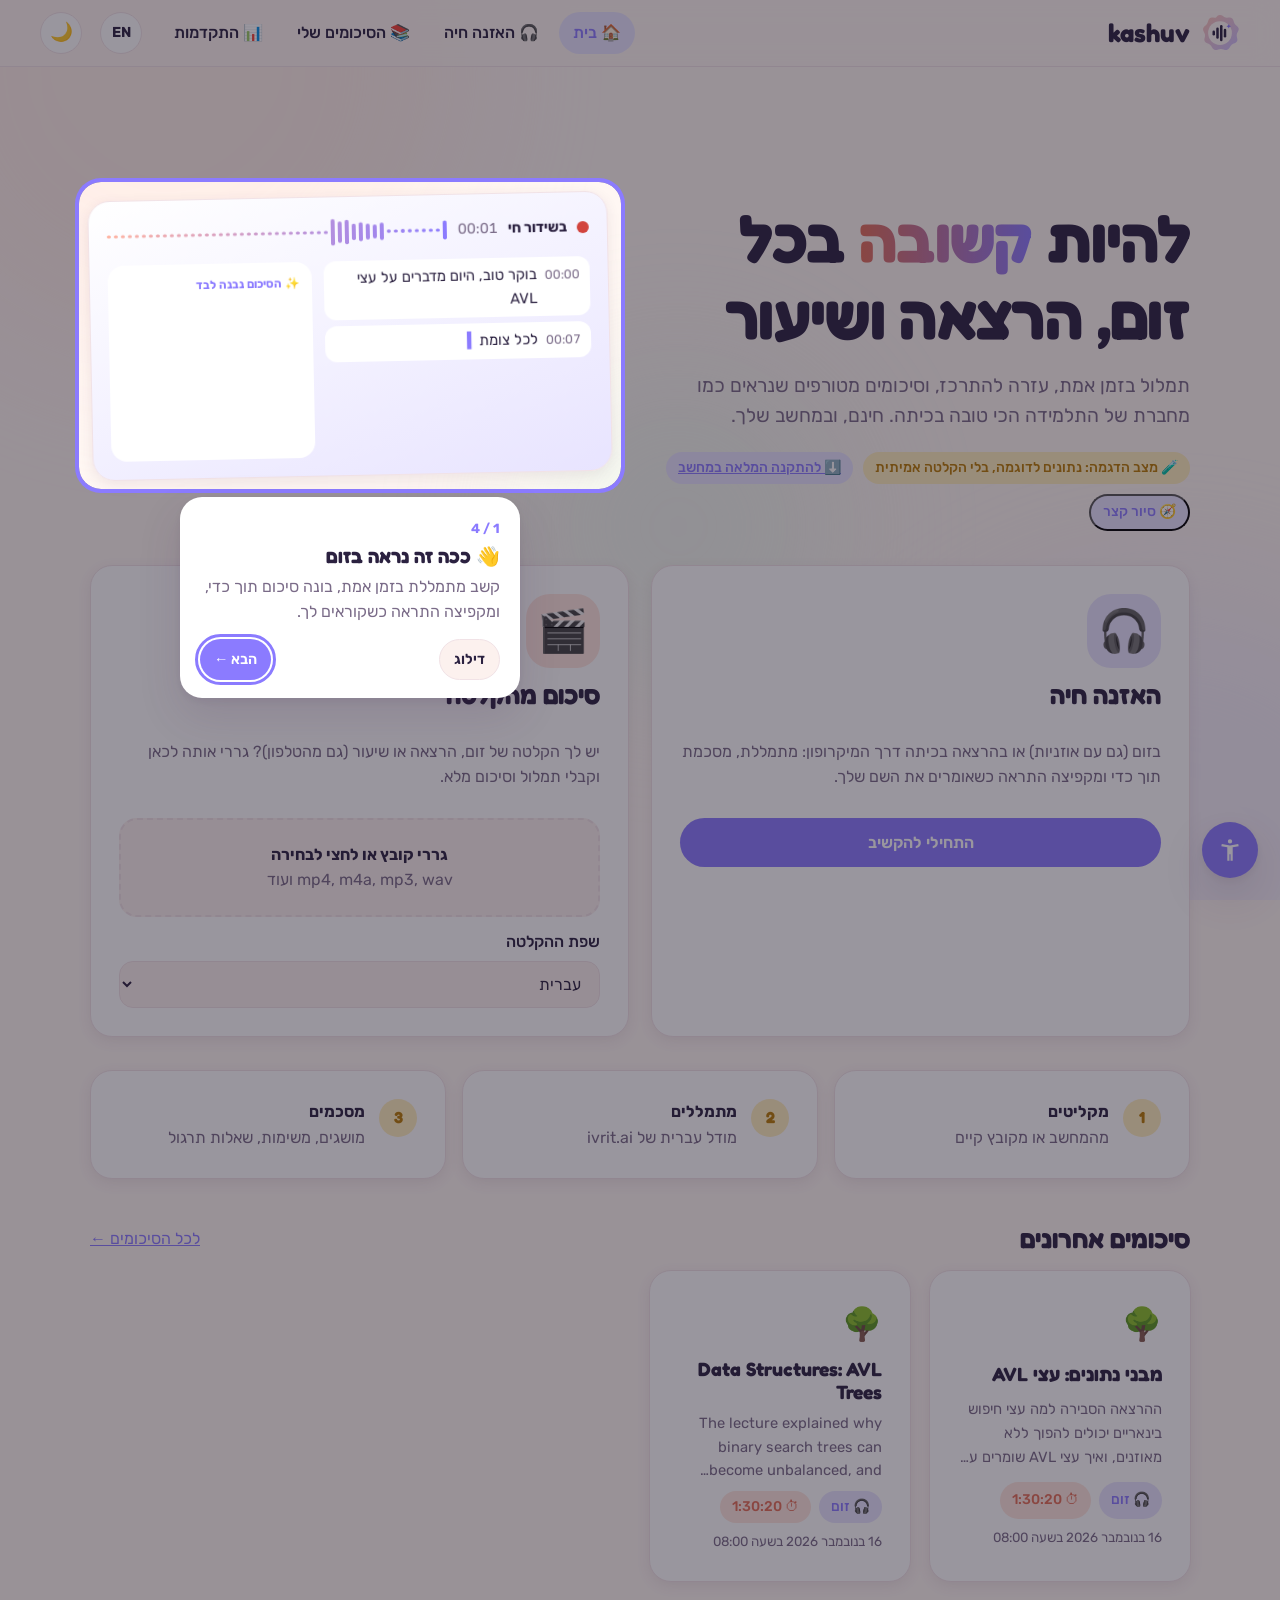
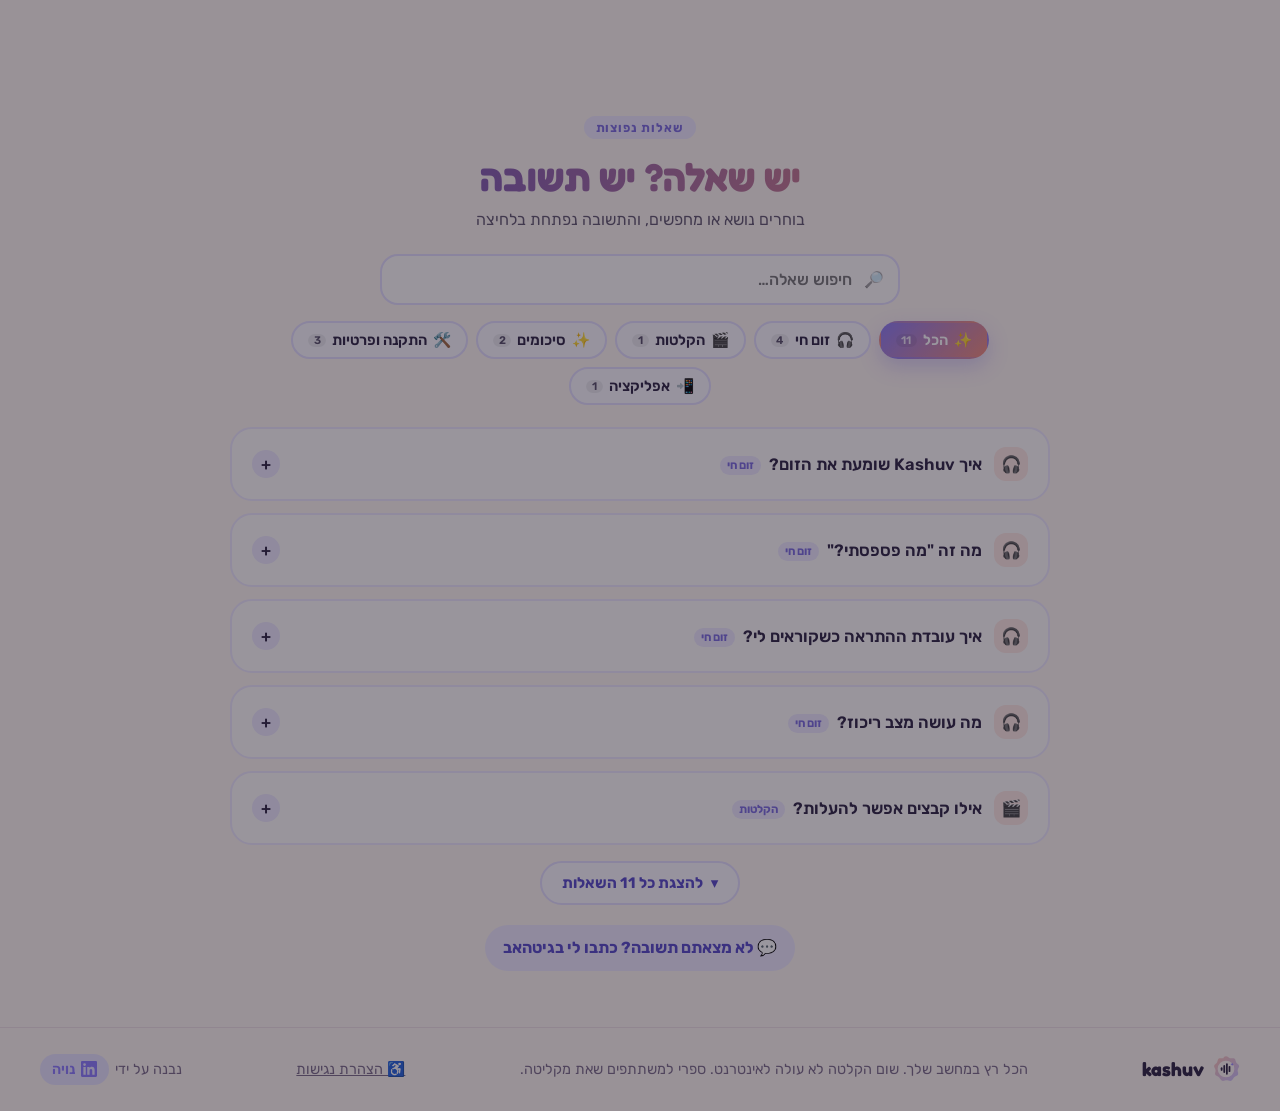
==== commit 765bbd32: "Add live hero demo, sound wave, lecture map, practice deck, global search, progress page and demo to" ====
--- a/index.html
+++ b/index.html
@@ -42,6 +42,7 @@
       <a href="#/" data-nav="home"><span aria-hidden="true">🏠</span> <span data-en="Home">בית</span></a>
       <a href="#/live" data-nav="live"><span aria-hidden="true">🎧</span> <span data-en="Live">האזנה חיה</span></a>
       <a href="#/library" data-nav="library"><span aria-hidden="true">📚</span> <span data-en="My summaries">הסיכומים שלי</span></a>
+      <a href="#/stats" data-nav="stats"><span aria-hidden="true">📊</span> <span data-en="Progress">התקדמות</span></a>
     </nav>
     <button class="icon-btn" id="lang-btn" type="button" aria-label="עברית / English" style="font-weight:700;font-size:.9rem">EN</button>
     <button class="icon-btn" id="theme" type="button" aria-label="החלפת מצב כהה ובהיר" data-en-label="Toggle dark mode">🌙</button>
@@ -87,6 +88,7 @@
   <script>window.KASHUV_DEMO = true;</script>
   <script src="static/demo-data.js"></script>
   <script src="static/a11y.js"></script>
+  <script src="static/plus.js"></script>
   <script src="static/app.js"></script>
   <script src="static/faq.js" defer></script>
   <script src="static/noya-app.js" defer data-sw="sw.js" data-repo="https://github.com/NoyaAdivi/kashuv"></script>
--- a/static/style.css
+++ b/static/style.css
@@ -293,3 +293,118 @@
 :where(img,video){height:auto}
 :where(h1,h2,h3,h4,p,li,a,span,td,th,label,button){overflow-wrap:break-word}
 @media (pointer:coarse){input,select,textarea{font-size:max(16px,1em)}}
+
+/* ---------- extras: hero demo, live wave, lecture map, practice deck, search hits, progress, tour ---------- */
+.hero-split { display: grid; grid-template-columns: 1.05fr 1fr; gap: 34px; align-items: center; text-align: start; }
+.hero-split .wave { justify-content: flex-start; }
+.hero-split p { margin-inline: 0; }
+.hero-split .status-row { justify-content: flex-start; }
+.hero-demo { position: relative; padding: 18px; overflow: hidden; transform: rotate(-1.2deg); transition: transform .4s; background: linear-gradient(160deg, var(--surface), var(--lilac-soft)); }
+.hero-demo:hover { transform: rotate(0) translateY(-4px); }
+.hd-top { display: flex; align-items: center; gap: 10px; font-size: .9rem; }
+.hd-top .orb { width: 12px; height: 12px; }
+.hd-t { font-variant-numeric: tabular-nums; color: var(--muted); }
+.hd-wave { flex: 1; height: 34px; min-width: 60px; }
+.hd-body { display: grid; grid-template-columns: 1.3fr 1fr; gap: 12px; margin-top: 12px; min-height: 196px; }
+.hd-tr { display: grid; align-content: start; gap: 6px; }
+.hd-line { display: flex; gap: 8px; font-size: .92rem; padding: 6px 10px; border-radius: 12px; background: var(--surface); animation: pop .4s both; }
+.hd-line time { color: var(--muted); font-size: .78rem; padding-top: 2px; font-variant-numeric: tabular-nums; }
+.hd-line span::after { content: "▍"; color: var(--lilac); animation: blink 1s steps(2) infinite; }
+.hd-line:not(:last-child) span::after { content: none; }
+.hd-line.hit { background: var(--butter-soft); box-shadow: 0 0 0 2px var(--butter); }
+@keyframes blink { 50% { opacity: 0; } }
+.hd-sum { background: var(--surface); border-radius: 16px; padding: 10px 12px; font-size: .88rem; }
+.hd-sum small { color: var(--lilac); font-weight: 700; }
+.hd-sum ul { list-style: none; margin: 6px 0 0; padding: 0; display: grid; gap: 6px; }
+.hd-sum li { background: var(--peach-soft); border-radius: 10px; padding: 5px 8px; }
+.hd-alert { position: absolute; inset-inline-end: 16px; bottom: 14px; background: var(--butter); color: #2B2140; font-weight: 700; padding: 6px 14px; border-radius: 999px; box-shadow: var(--shadow-sm); animation: pop .5s both, bob 1.2s ease-in-out infinite .5s; }
+
+.live-wave { flex-basis: 100%; width: 100%; height: 46px; margin-top: 2px; }
+
+.tbar-card { margin: 16px 0; }
+.tbar-head { display: flex; flex-wrap: wrap; align-items: baseline; gap: 4px 14px; margin-bottom: 12px; }
+.tbar-head h3 { font-size: 1.1rem; }
+.tbar-head .muted { font-size: .88rem; }
+.tbar { position: relative; height: 54px; border-radius: 16px; background: var(--surface-2); }
+.tb-seg { position: absolute; top: 6px; bottom: 6px; inset-inline-start: var(--s); width: max(var(--w), 6px); border: 0; border-radius: 10px; background: var(--c-soft); color: var(--ink); box-shadow: inset 0 -4px 0 var(--c); overflow: hidden; padding: 0 8px; font-size: .8rem; font-weight: 600; text-align: start; white-space: nowrap; transform-origin: inline-start; animation: grow .7s cubic-bezier(.2, 1.2, .4, 1) both; animation-delay: calc(var(--i) * 90ms); transition: transform .2s, filter .2s; }
+.tb-seg span { display: block; overflow: hidden; text-overflow: ellipsis; }
+.tb-seg:hover, .tb-seg:focus-visible { transform: translateY(-3px); filter: saturate(1.4); z-index: 2; }
+@keyframes grow { from { transform: scaleX(0); opacity: 0; } }
+.tb-pin { position: absolute; top: -12px; inset-inline-start: var(--s); translate: 50% 0; border: 0; background: var(--surface); border-radius: 50%; width: 30px; height: 30px; box-shadow: var(--shadow-sm); font-size: .95rem; z-index: 3; transition: transform .2s; animation: pop .5s both .6s; }
+[dir=ltr] .tb-pin { translate: -50% 0; }
+.tb-pin.bell { top: auto; bottom: -12px; }
+.tb-pin:hover, .tb-pin:focus-visible { transform: scale(1.25); }
+.tb-head { position: absolute; top: 0; bottom: 0; inset-inline-start: var(--s, 0%); width: 3px; border-radius: 3px; background: var(--peach-deep); opacity: 0; transition: inset-inline-start .25s linear, opacity .3s; pointer-events: none; z-index: 4; }
+.tb-head.on { opacity: 1; }
+.tbar-legend { display: flex; justify-content: space-between; color: var(--muted); font-size: .8rem; margin-top: 16px; font-variant-numeric: tabular-nums; }
+
+.deck { max-width: 560px; margin: 0 auto; display: grid; gap: 16px; }
+.deck-top { display: flex; align-items: center; gap: 12px; font-weight: 700; font-variant-numeric: tabular-nums; }
+.deck-bar { flex: 1; height: 12px; border-radius: 99px; background: var(--surface-2); overflow: hidden; }
+.deck-bar i { display: block; height: 100%; width: 0; border-radius: 99px; background: linear-gradient(90deg, var(--mint), var(--lilac)); transition: width .5s cubic-bezier(.2, 1.2, .4, 1); }
+.deck-card { width: 100%; height: 260px; }
+.deck-card .f, .deck-card .b { font-size: 1.2rem; text-align: center; place-content: center; gap: 10px; }
+.deck-card em { font-style: normal; font-size: .8rem; color: var(--muted); font-weight: 400; }
+.deck-card.enter { animation: pop .45s cubic-bezier(.2, 1.3, .4, 1) both; }
+.deck-card.out-yes { transition: transform .28s, opacity .28s; transform: translateX(-60px) rotate(-8deg); opacity: 0; }
+.deck-card.out-no { transition: transform .28s, opacity .28s; transform: translateX(60px) rotate(8deg); opacity: 0; }
+[dir=ltr] .deck-card.out-yes { transform: translateX(60px) rotate(8deg); }
+[dir=ltr] .deck-card.out-no { transform: translateX(-60px) rotate(-8deg); }
+.deck-actions { display: flex; justify-content: center; gap: 12px; }
+.deck-keys { text-align: center; font-size: .85rem; margin: 0; }
+.deck-done { text-align: center; padding: 30px; display: grid; gap: 8px; justify-items: center; }
+.deck-done .big { font-size: 3rem; animation: bob 1.4s ease-in-out infinite; }
+.all-cards { margin-top: 26px; }
+.all-cards summary { cursor: pointer; font-weight: 700; margin-bottom: 14px; color: var(--lilac); }
+
+.lib-hint { margin: -6px 0 16px; font-size: .9rem; }
+.hits { margin-top: 26px; display: grid; gap: 10px; }
+.hits-title { font-size: 1.3rem; display: flex; align-items: center; gap: 10px; }
+.hit { display: flex; align-items: center; gap: 14px; padding: 12px 16px; border-radius: 18px; background: var(--surface); border: 1px solid var(--line); text-decoration: none; color: inherit; box-shadow: var(--shadow-sm); transition: transform .2s, box-shadow .2s; }
+.hit:hover, .hit:focus-visible { transform: translateY(-2px); box-shadow: var(--shadow); }
+.hit .emo { font-size: 1.6rem; }
+.hit > span:nth-child(2) { flex: 1; display: grid; }
+.hit-text { color: var(--muted); font-size: .92rem; }
+.hit time { flex: none; background: var(--lilac-soft); color: var(--lilac); font-weight: 700; padding: 4px 12px; border-radius: 99px; font-variant-numeric: tabular-nums; }
+
+.kpis { display: grid; grid-template-columns: repeat(4, 1fr); gap: 16px; margin-bottom: 18px; }
+.kpi { display: grid; gap: 2px; background: linear-gradient(150deg, var(--surface), var(--c-soft)); }
+.kpi-e { font-size: 1.6rem; }
+.kpi b { font-family: var(--font-display); font-size: 2.1rem; line-height: 1.1; color: var(--c); }
+.kpi small { color: var(--muted); }
+.week { display: flex; align-items: flex-end; gap: 10px; height: 170px; padding-top: 10px; }
+.wk { flex: 1; height: 100%; display: flex; flex-direction: column; justify-content: flex-end; align-items: center; gap: 6px; }
+.wk i { width: 100%; max-width: 38px; height: var(--h); min-height: 4px; border-radius: 10px 10px 4px 4px; background: linear-gradient(180deg, var(--lilac), var(--peach)); transform-origin: bottom; animation: rise .8s cubic-bezier(.2, 1.2, .4, 1) both; animation-delay: calc(var(--i) * 70ms); }
+.wk small { color: var(--muted); font-size: .8rem; }
+.wk.today small { color: var(--lilac); font-weight: 700; }
+@keyframes rise { from { transform: scaleY(0); } }
+.split { display: grid; gap: 14px; margin-top: 10px; }
+.sp { display: grid; grid-template-columns: 120px 1fr 30px; align-items: center; gap: 10px; }
+.sp-bar { height: 14px; border-radius: 99px; background: var(--surface-2); overflow: hidden; }
+.sp-bar i { display: block; height: 100%; width: var(--w); border-radius: 99px; background: linear-gradient(90deg, var(--peach), var(--lilac)); animation: grow .9s cubic-bezier(.2, 1.2, .4, 1) both; transform-origin: inline-start; }
+.cloud { display: flex; flex-wrap: wrap; gap: 10px; margin-top: 10px; }
+.cloud .chip { text-decoration: none; transition: transform .2s; }
+.cloud .chip:hover { transform: translateY(-3px) rotate(-2deg); }
+.cloud small { opacity: .6; }
+
+.tour-ring { position: fixed; z-index: 9998; border-radius: 22px; box-shadow: 0 0 0 4px var(--lilac), 0 0 0 9999px rgba(29, 23, 41, .45); pointer-events: none; transition: all .35s cubic-bezier(.2, 1.1, .4, 1); }
+.tour { position: fixed; z-index: 9999; width: min(340px, calc(100vw - 24px)); background: var(--surface); border-radius: 22px; padding: 18px 20px; box-shadow: var(--shadow); animation: pop .4s both; transition: top .35s, left .35s; }
+.tour small { color: var(--lilac); font-weight: 700; }
+.tour h3 { margin: 4px 0 6px; font-size: 1.2rem; }
+.tour p { margin: 0 0 14px; color: var(--muted); }
+.tour-btns { display: flex; justify-content: space-between; gap: 10px; }
+
+@media (max-width: 860px) {
+  .hero-split { grid-template-columns: 1fr; text-align: center; }
+  .hero-split .wave, .hero-split .status-row { justify-content: center; }
+  .hero-split p { margin-inline: auto; }
+  .hero-demo { transform: none; }
+  .kpis { grid-template-columns: repeat(2, 1fr); }
+}
+@media (max-width: 520px) {
+  .hd-body { grid-template-columns: 1fr; }
+  .hd-sum { display: none; }
+  .sp { grid-template-columns: 96px 1fr 24px; }
+  .tb-seg span { display: none; }
+}
+@media print { .hero-demo, .tbar-card, .deck, .tour, .tour-ring { display: none !important; } .all-cards { display: block; } }
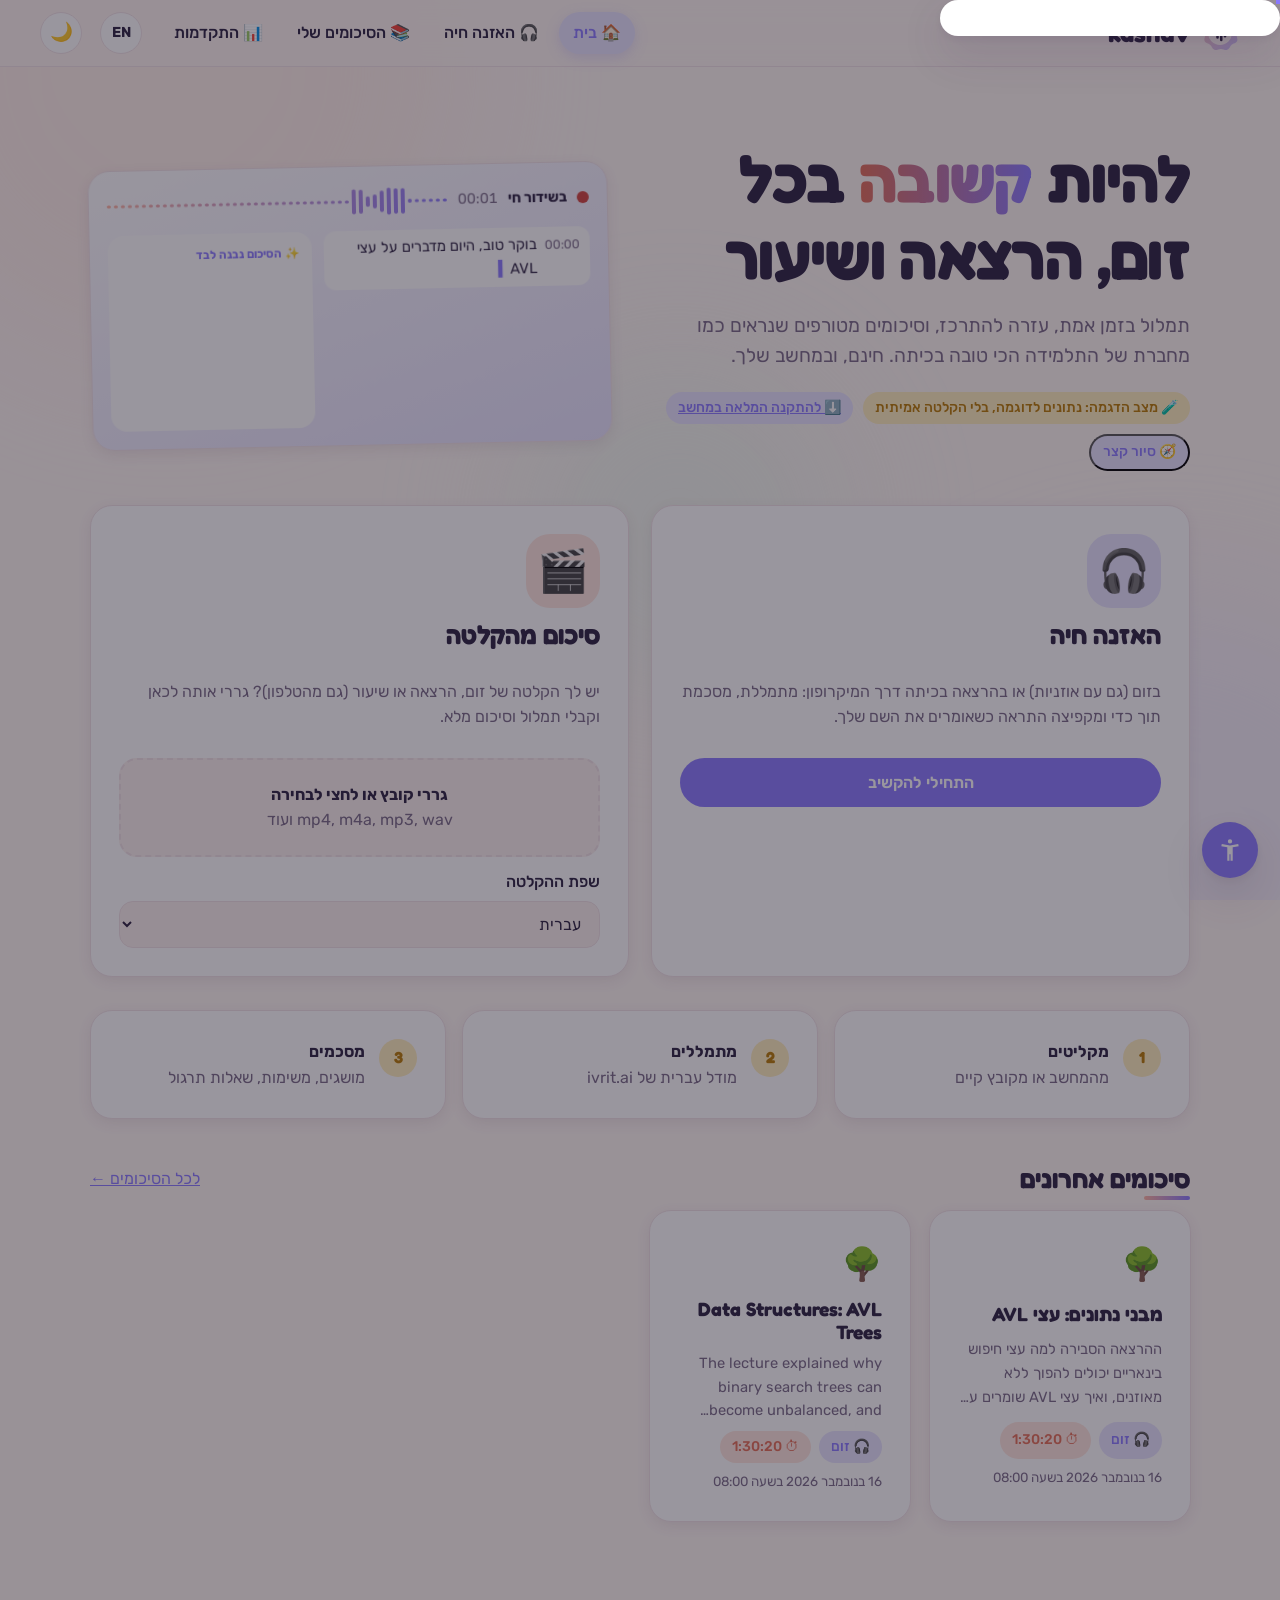
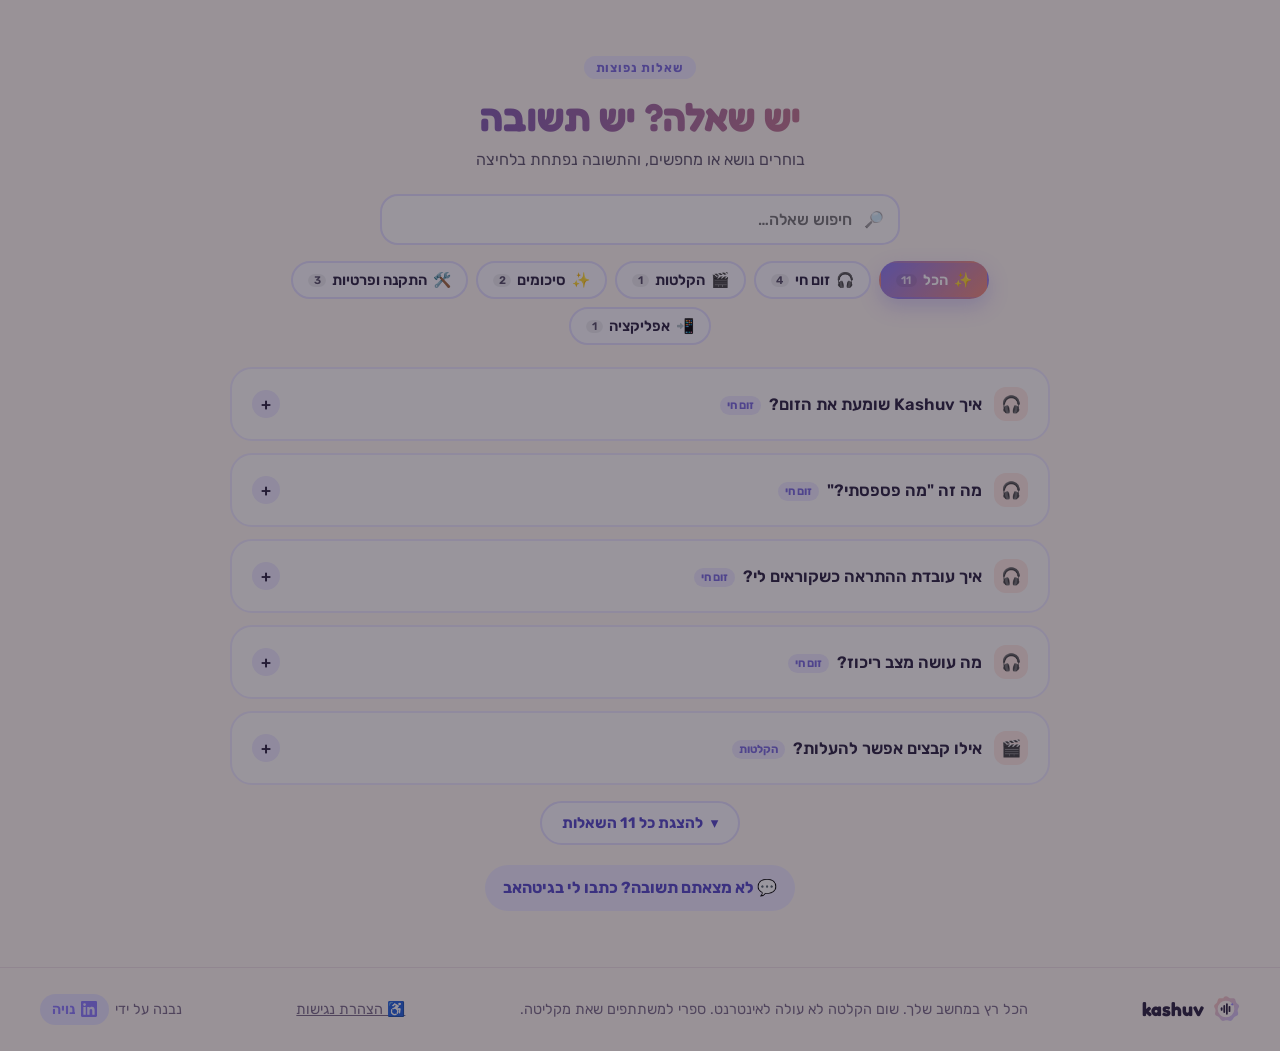
==== commit 88748486: "Add motion layer: page transitions, scroll reveal, nav pill, ripples, tilt, confetti and dark mode r" ====
--- a/index.html
+++ b/index.html
@@ -90,6 +90,7 @@
   <script src="static/a11y.js"></script>
   <script src="static/plus.js"></script>
   <script src="static/app.js"></script>
+  <script src="static/motion.js"></script>
   <script src="static/faq.js" defer></script>
   <script src="static/noya-app.js" defer data-sw="sw.js" data-repo="https://github.com/NoyaAdivi/kashuv"></script>
 </body>
--- a/static/style.css
+++ b/static/style.css
@@ -408,3 +408,56 @@
   .tb-seg span { display: none; }
 }
 @media print { .hero-demo, .tbar-card, .deck, .tour, .tour-ring { display: none !important; } .all-cards { display: block; } }
+
+/* ---------- motion layer (motion.js) ---------- */
+::selection { background: var(--lilac-soft); color: var(--ink); }
+html { scrollbar-color: var(--lilac-soft) transparent; }
+.site-head { transition: box-shadow .3s, background .3s; }
+.site-head.scrolled { box-shadow: 0 6px 24px rgba(76, 46, 90, .08); }
+.site-head nav { position: relative; }
+.site-head nav a { position: relative; z-index: 1; transition: color .25s, background .2s; }
+.site-head nav a[aria-current="page"] { background: transparent; }
+.nav-pill { position: absolute; top: 0; left: 0; z-index: 0; border-radius: 999px; background: var(--lilac-soft); box-shadow: 0 4px 14px color-mix(in srgb, var(--lilac) 22%, transparent); transition: transform .45s cubic-bezier(.3, 1.4, .5, 1), width .45s cubic-bezier(.3, 1.4, .5, 1), opacity .3s; pointer-events: none; }
+
+main.page-in > * { animation: page-in .55s cubic-bezier(.2, 1, .4, 1) both; }
+main.page-in > *:nth-child(2) { animation-delay: .06s; } main.page-in > *:nth-child(3) { animation-delay: .12s; } main.page-in > *:nth-child(n+4) { animation-delay: .18s; }
+@keyframes page-in { from { opacity: 0; transform: translateY(18px); filter: blur(6px); } }
+.rv { opacity: 0; transform: translateY(34px) scale(.98); animation: none !important; transition: opacity .7s ease, transform .8s cubic-bezier(.2, 1.2, .4, 1); transition-delay: var(--d, 0ms); }
+.rv.in { opacity: 1; transform: none; }
+
+.rippling { position: relative; overflow: hidden; }
+.ripple { position: absolute; border-radius: 50%; background: currentColor; opacity: .18; transform: scale(0); animation: ripple .65s ease-out forwards; pointer-events: none; }
+@keyframes ripple { to { transform: scale(1); opacity: 0; } }
+.btn.lilac { background-size: 200% 100%; background-image: linear-gradient(100deg, var(--lilac) 0%, var(--lilac) 52%, color-mix(in srgb, var(--lilac) 65%, var(--peach)) 76%, var(--lilac) 100%); background-position: 0 0; transition: background-position .8s ease, transform .2s, box-shadow .2s; }
+.btn.lilac:hover { background-position: 100% 0; }
+
+.lib a, .choice, .kpi, .concept, .hero-demo { transform-style: preserve-3d; }
+.tilting { transform: perspective(900px) rotateX(var(--rx)) rotateY(var(--ry)) translateY(-4px) !important; transition: transform .12s ease-out !important; box-shadow: var(--shadow); }
+.lib a, .choice, .kpi, .concept { position: relative; }
+.lib a::after, .choice::after, .kpi::after, .concept::after { content: ""; position: absolute; inset: 0; border-radius: inherit; pointer-events: none; opacity: 0; transition: opacity .3s;
+  background: radial-gradient(circle at var(--mx, 50%) var(--my, 50%), rgba(255, 255, 255, .45), transparent 55%); }
+.tilting::after { opacity: 1; }
+[data-theme=dark] .tilting::after { opacity: .25; }
+
+.hero-split { position: relative; }
+.hero-split .hero-text > .wave { display: none; }
+.sparkles { position: absolute; inset: -20px 0 -40px; pointer-events: none; z-index: -1; overflow: hidden; }
+.sparkles span { position: absolute; left: var(--x); bottom: -40px; font-size: 1.3rem; opacity: 0; animation: drift var(--t) linear infinite; animation-delay: var(--dl); filter: saturate(.7); }
+@keyframes drift { 10% { opacity: .55; } 90% { opacity: .35; } to { transform: translate(30px, -520px) rotate(25deg); opacity: 0; } }
+
+.section-title h2, .section-title h1 { position: relative; }
+.section-title h2::after { content: ""; position: absolute; inset-inline-start: 0; bottom: -6px; height: 4px; width: 46px; border-radius: 4px; background: linear-gradient(90deg, var(--peach), var(--lilac)); transform-origin: inline-start; animation: grow .9s cubic-bezier(.2, 1.2, .4, 1) both .3s; }
+.toast { animation: toast-in .5s cubic-bezier(.2, 1.4, .4, 1) both; }
+@keyframes toast-in { from { opacity: 0; transform: translateY(30px) scale(.9); } }
+.empty::first-letter { display: inline-block; }
+.progress-view .ring { animation: breathe 2.4s ease-in-out infinite; }
+@keyframes breathe { 50% { transform: scale(1.04); box-shadow: 0 0 0 14px color-mix(in srgb, var(--lilac) 12%, transparent); } }
+.confetti { position: fixed; inset: 0; width: 100vw; height: 100vh; pointer-events: none; z-index: 10000; }
+
+::view-transition-old(root), ::view-transition-new(root) { animation: none; mix-blend-mode: normal; }
+::view-transition-new(root) { animation: circle-in .65s cubic-bezier(.4, 0, .2, 1); }
+@keyframes circle-in { from { clip-path: circle(0 at var(--vx) var(--vy)); } to { clip-path: circle(150vmax at var(--vx) var(--vy)); } }
+
+html.a11y-still .rv, html.a11y-still .sparkles { opacity: 1; transform: none; }
+html.a11y-still .sparkles { display: none; }
+@media (prefers-reduced-motion: reduce) { .rv { opacity: 1; transform: none; } .sparkles { display: none; } }
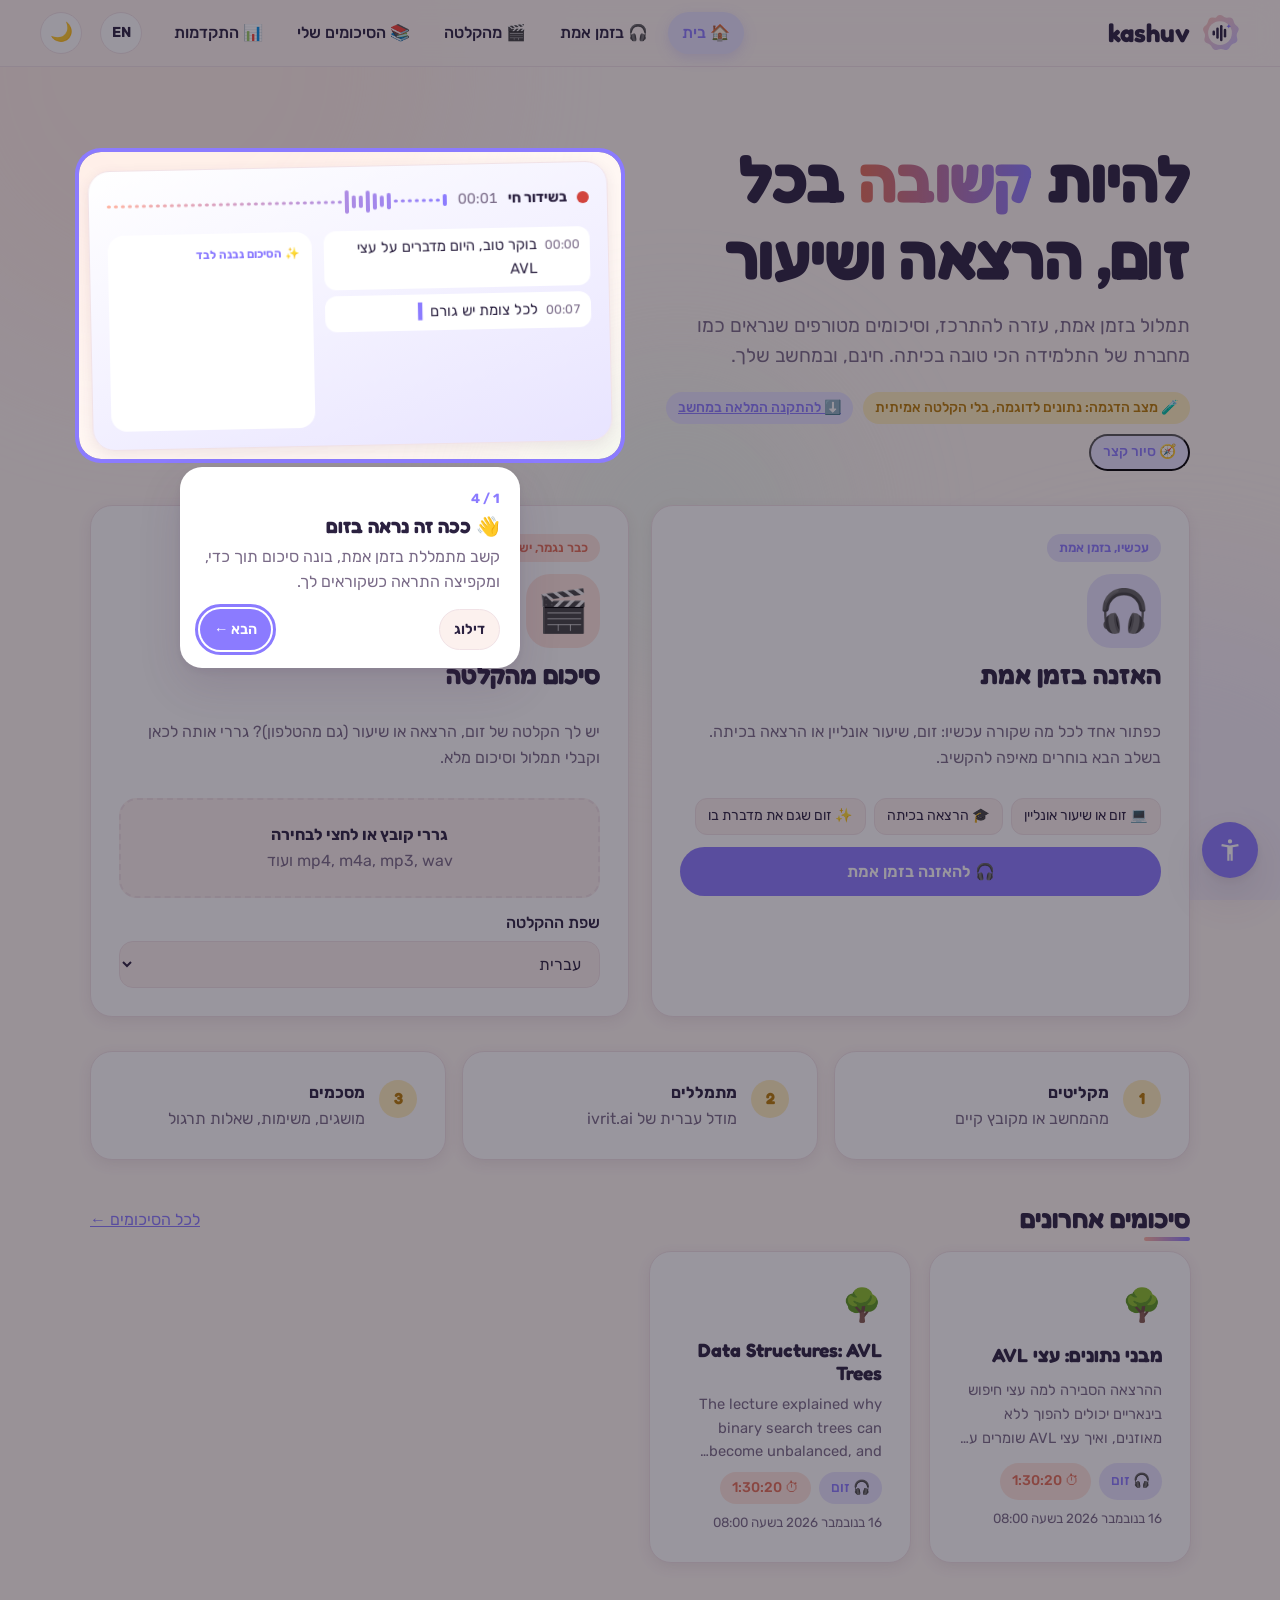
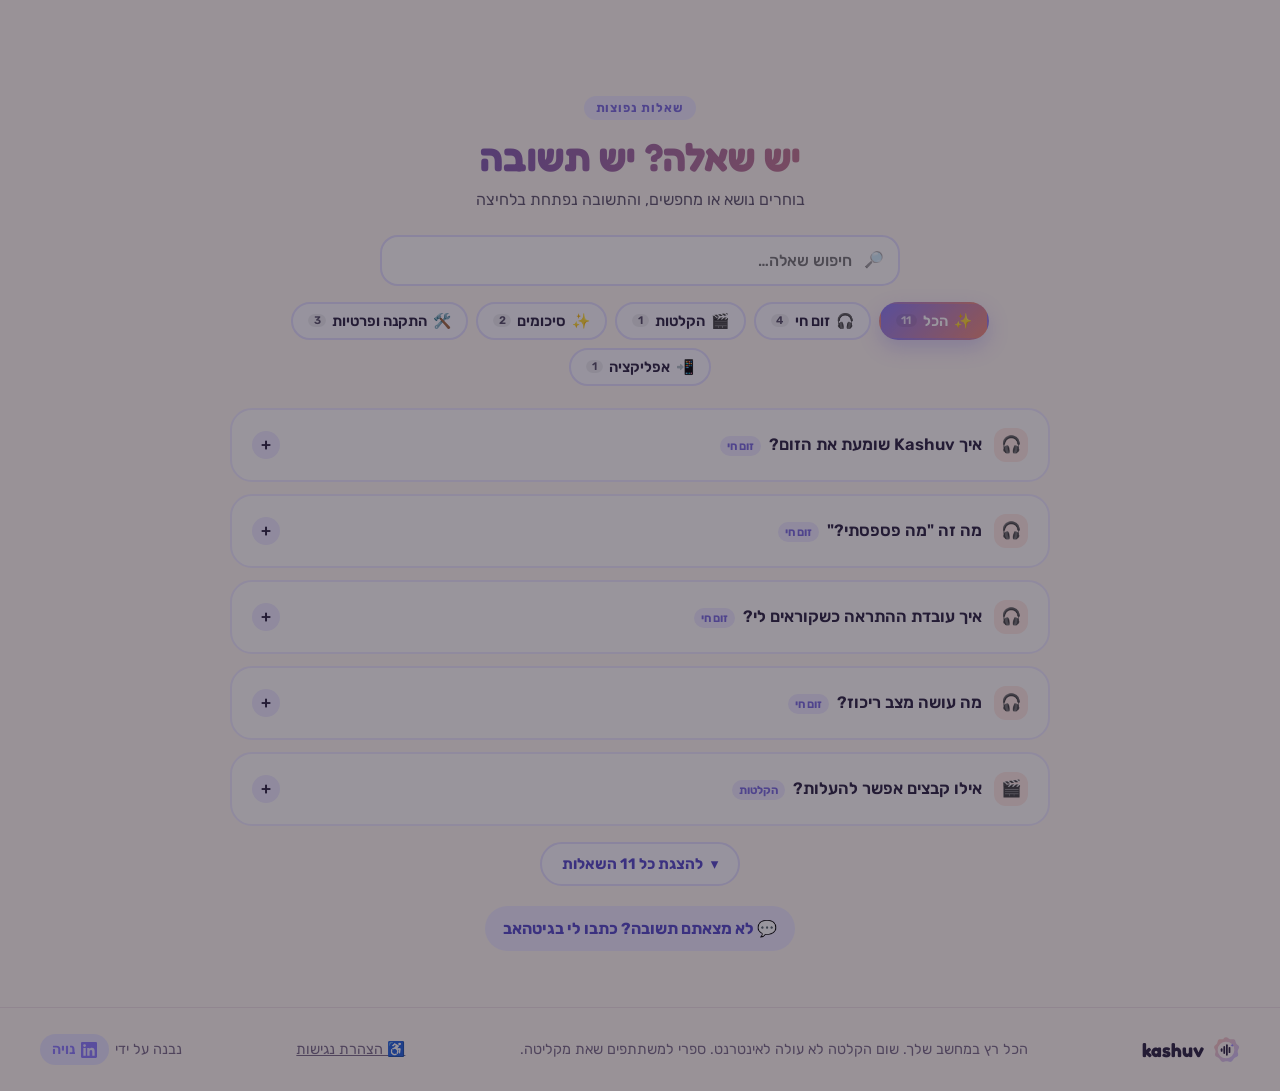
==== commit 9582c082: "Kashuv 1.1: auto summary model, faster live mode, clearer live vs recording - Downloads the summary " ====
--- a/index.html
+++ b/index.html
@@ -40,7 +40,8 @@
     </a>
     <nav aria-label="ניווט ראשי" data-en-label="Main navigation">
       <a href="#/" data-nav="home"><span aria-hidden="true">🏠</span> <span data-en="Home">בית</span></a>
-      <a href="#/live" data-nav="live"><span aria-hidden="true">🎧</span> <span data-en="Live">האזנה חיה</span></a>
+      <a href="#/live" data-nav="live"><span aria-hidden="true">🎧</span> <span data-en="Live">בזמן אמת</span></a>
+      <a href="#/upload" data-nav="upload"><span aria-hidden="true">🎬</span> <span data-en="From a recording">מהקלטה</span></a>
       <a href="#/library" data-nav="library"><span aria-hidden="true">📚</span> <span data-en="My summaries">הסיכומים שלי</span></a>
       <a href="#/stats" data-nav="stats"><span aria-hidden="true">📊</span> <span data-en="Progress">התקדמות</span></a>
     </nav>
--- a/static/style.css
+++ b/static/style.css
@@ -231,7 +231,7 @@
 .bubble.ai { background: var(--surface-2); justify-self: end; border-end-end-radius: 4px; }
 .ask-row { display: flex; gap: 8px; }
 .ask-row input { flex: 1; border: 1px solid var(--line); background: var(--surface-2); border-radius: 999px; padding: 12px 18px; }
-.dots::after { content: "..."; animation: dots 1.2s steps(4) infinite; display: inline-block; width: 1.2em; overflow: hidden; vertical-align: bottom; }
+.dots::after { content: "..."; animation: dots 1.2s steps(4) infinite; display: inline-block; width: 1.2em; white-space: nowrap; text-align: start; overflow: hidden; vertical-align: bottom; }
 @keyframes dots { from { width: 0; } }
 
 /* toasts */
@@ -461,3 +461,27 @@
 html.a11y-still .rv, html.a11y-still .sparkles { opacity: 1; transform: none; }
 html.a11y-still .sparkles { display: none; }
 @media (prefers-reduced-motion: reduce) { .rv { opacity: 1; transform: none; } .sparkles { display: none; } }
+
+/* ---------- live vs recording: clear choices ---------- */
+.choice-tag { justify-self: start; font-size: .8rem; font-weight: 600; padding: 4px 12px; border-radius: 999px; background: var(--c-soft); color: var(--ink, inherit); }
+.choice.lilacy .choice-tag { color: var(--lilac); }
+.choice.peachy .choice-tag { color: var(--peach-deep); }
+.choice-list { list-style: none; margin: 0; padding: 0; display: flex; flex-wrap: wrap; gap: 8px; }
+.choice-list li { font-size: .88rem; padding: 6px 12px; border-radius: 12px; background: var(--surface-2); border: 1px solid var(--line); }
+.step-n { display: inline-grid; place-items: center; width: 26px; height: 26px; margin-inline-end: 6px; border-radius: 50%; background: var(--lilac); color: #fff; font-size: .85rem; font-weight: 700; vertical-align: middle; }
+.form-step { margin: 6px 0 -4px; font-weight: 500; }
+.small-note { font-size: .92rem; margin-top: 6px; }
+.upload-page { max-width: 640px; margin: 0 auto; display: grid; gap: 20px; }
+.choices.one { grid-template-columns: 1fr; }
+
+/* ---------- in-app dialog (replaces the browser's plain pop-ups) ---------- */
+.k-dialog { border: 0; padding: 0; border-radius: 24px; background: var(--surface); color: var(--ink); box-shadow: var(--shadow); width: min(420px, 92vw); }
+.k-dialog::backdrop { background: rgba(43, 33, 64, .35); backdrop-filter: blur(4px); }
+.k-dialog[open] { animation: k-pop .28s cubic-bezier(.2, 1.4, .4, 1); }
+.k-dialog form { display: grid; gap: 16px; padding: 24px; }
+.k-dialog-text { margin: 0; font-size: 1.05rem; font-weight: 500; line-height: 1.6; }
+.k-dialog-input { font: inherit; padding: 12px 14px; border-radius: 14px; border: 2px solid var(--line); background: var(--surface-2); color: var(--ink); }
+.k-dialog-input:focus { outline: none; border-color: var(--lilac); }
+.k-dialog-actions { display: flex; gap: 10px; justify-content: flex-end; }
+@keyframes k-pop { from { opacity: 0; transform: translateY(10px) scale(.96); } to { opacity: 1; transform: none; } }
+@media (prefers-reduced-motion: reduce) { .k-dialog[open] { animation: none; } }
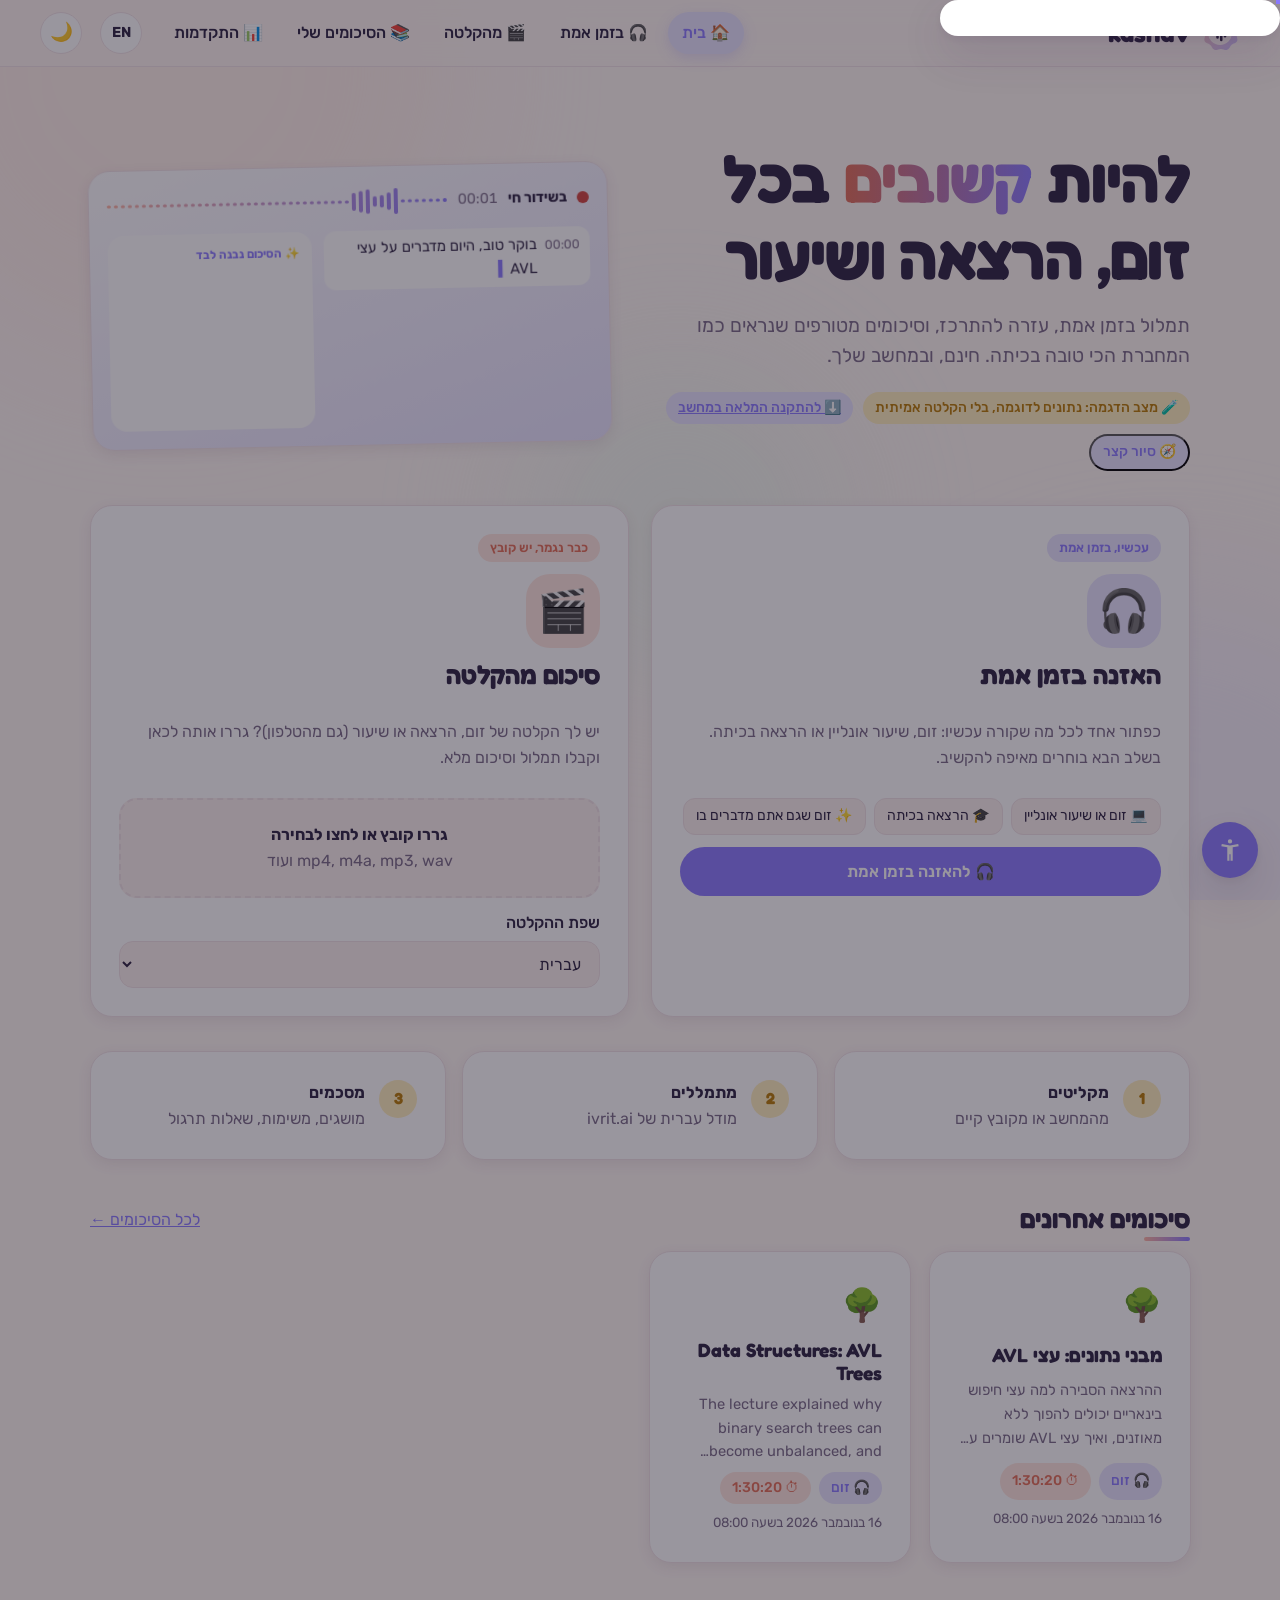
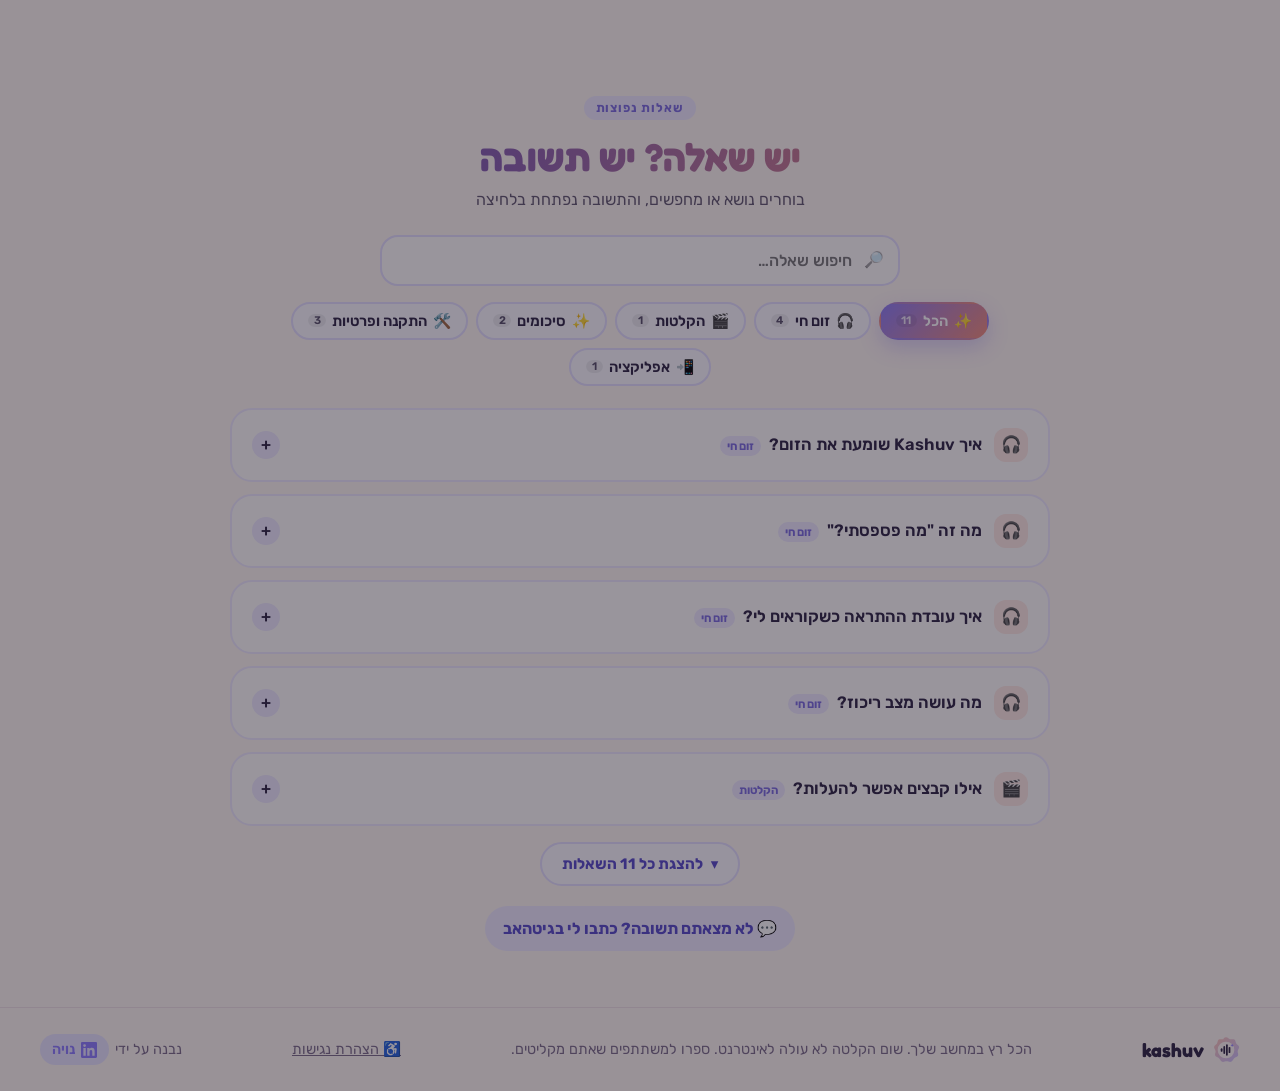
==== commit 81860221: "Gender-neutral wording across the site" ====
--- a/index.html
+++ b/index.html
@@ -10,7 +10,7 @@
   <link rel="apple-touch-icon" href="static/icons/icon-180.png">
   <meta name="theme-color" content="#8B7CF6">
   <meta name="application-name" content="Kashuv">
-  <meta property="og:title" content="Kashuv · להיות קשובה בכל זום">
+  <meta property="og:title" content="Kashuv · להיות קשובים בכל זום">
   <meta property="og:description" content="תמלול זומים בזמן אמת, עזרה להתרכז וסיכומים מטורפים. חינם ובמחשב שלך.">
   <meta property="og:image" content="https://noyaadivi.github.io/kashuv/docs/images/social-preview-he.jpg">
   <meta name="twitter:card" content="summary_large_image">
@@ -53,7 +53,7 @@
 
   <footer class="site-foot">
     <div class="foot-brand"><img src="static/logo.svg" alt="" width="28" height="28"> kashuv</div>
-    <p class="foot-note" data-en="Everything runs on your computer. No recording is uploaded. Tell participants you are recording.">הכל רץ במחשב שלך. שום הקלטה לא עולה לאינטרנט. ספרי למשתתפים שאת מקליטה.</p>
+    <p class="foot-note" data-en="Everything runs on your computer. No recording is uploaded. Tell participants you are recording.">הכל רץ במחשב שלך. שום הקלטה לא עולה לאינטרנט. ספרו למשתתפים שאתם מקליטים.</p>
     <a class="foot-link" href="#/accessibility" data-en="♿ Accessibility statement">♿ הצהרת נגישות</a>
     <p class="foot-credit">
       <span data-en="Built by">נבנה על ידי</span>
--- a/static/style.css
+++ b/static/style.css
@@ -485,3 +485,11 @@
 .k-dialog-actions { display: flex; gap: 10px; justify-content: flex-end; }
 @keyframes k-pop { from { opacity: 0; transform: translateY(10px) scale(.96); } to { opacity: 1; transform: none; } }
 @media (prefers-reduced-motion: reduce) { .k-dialog[open] { animation: none; } }
+
+/* ---------- instant draft line in live mode ---------- */
+.line.draft span { color: var(--muted); font-style: italic; }
+.line.draft time { opacity: .6; }
+.line.draft { align-items: flex-start; }
+.draft-tag { align-self: flex-start; flex: none; margin-inline-start: 8px; font-size: .72rem; font-style: normal; padding: 2px 8px; border-radius: 999px; background: var(--lilac-soft, var(--surface-2)); color: var(--lilac); white-space: nowrap; animation: draft-pulse 1.6s ease-in-out infinite; }
+@keyframes draft-pulse { 50% { opacity: .55; } }
+@media (prefers-reduced-motion: reduce) { .draft-tag { animation: none; } }
